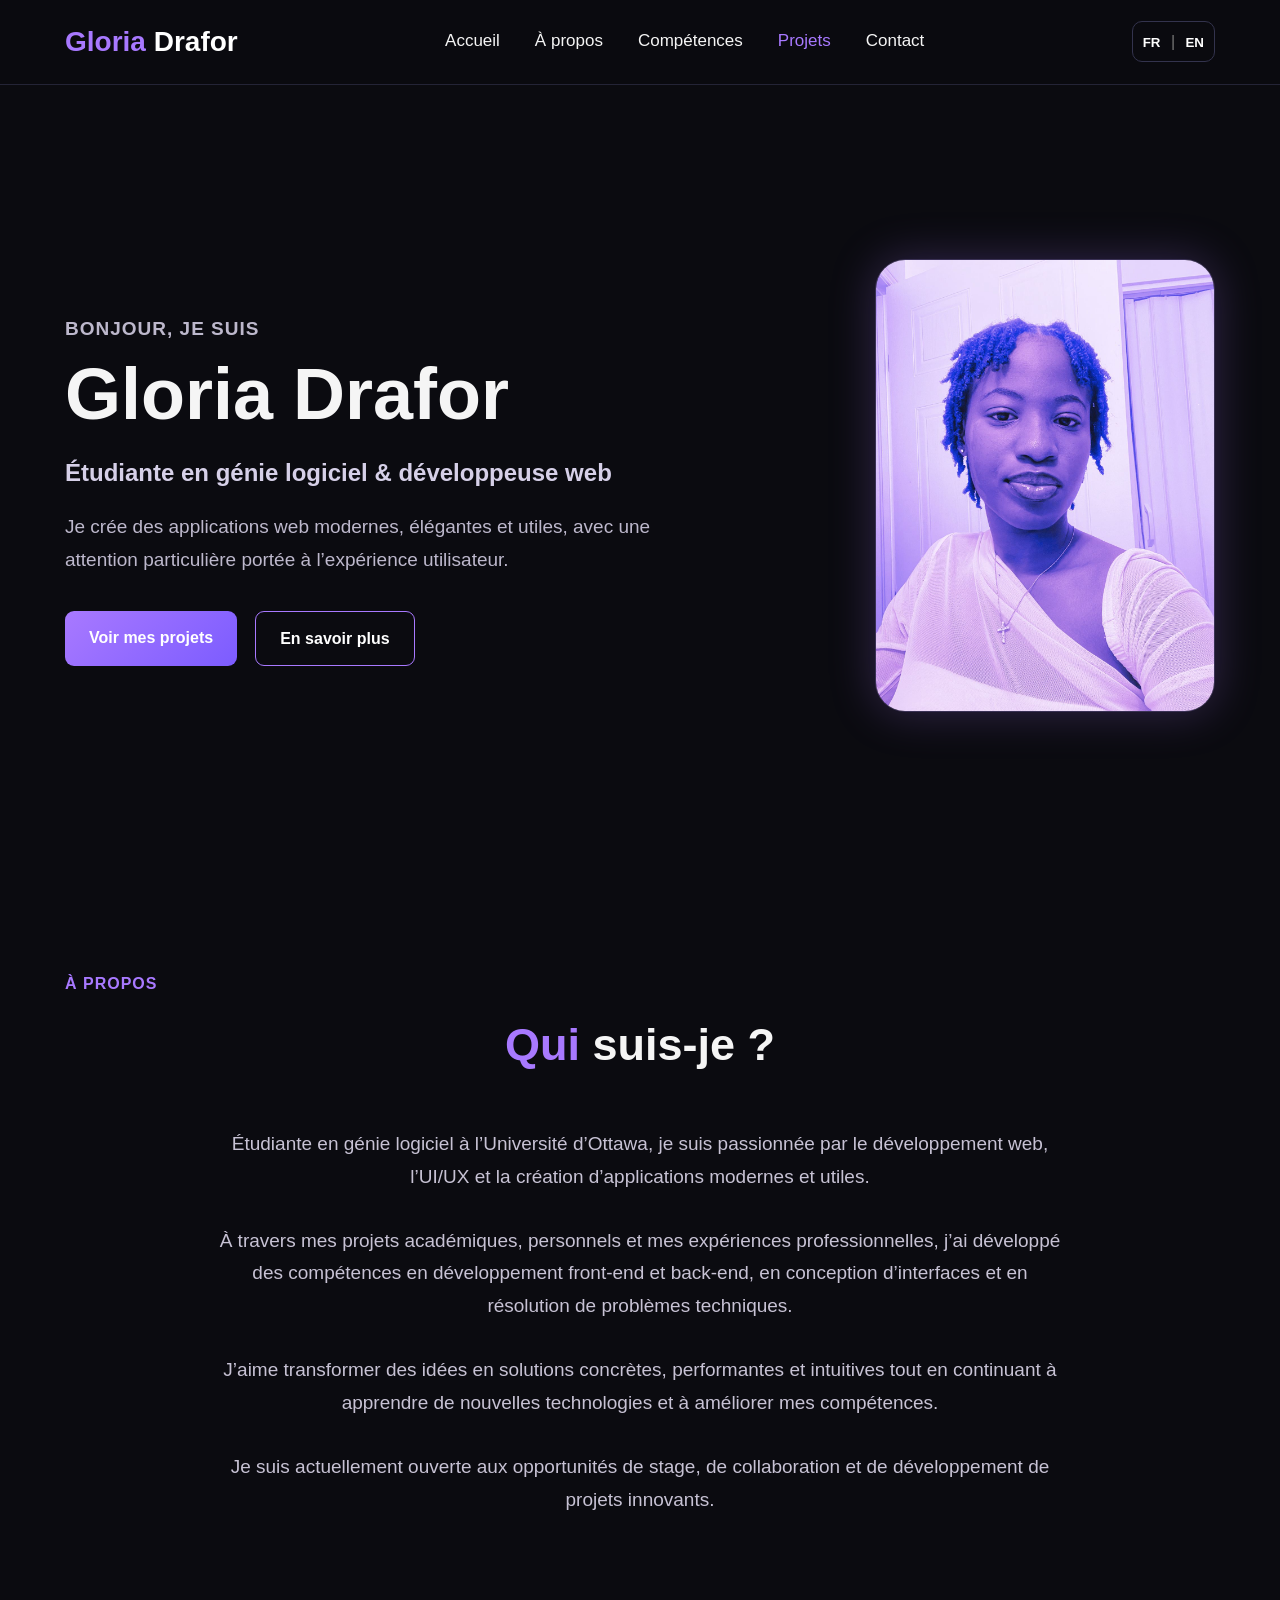
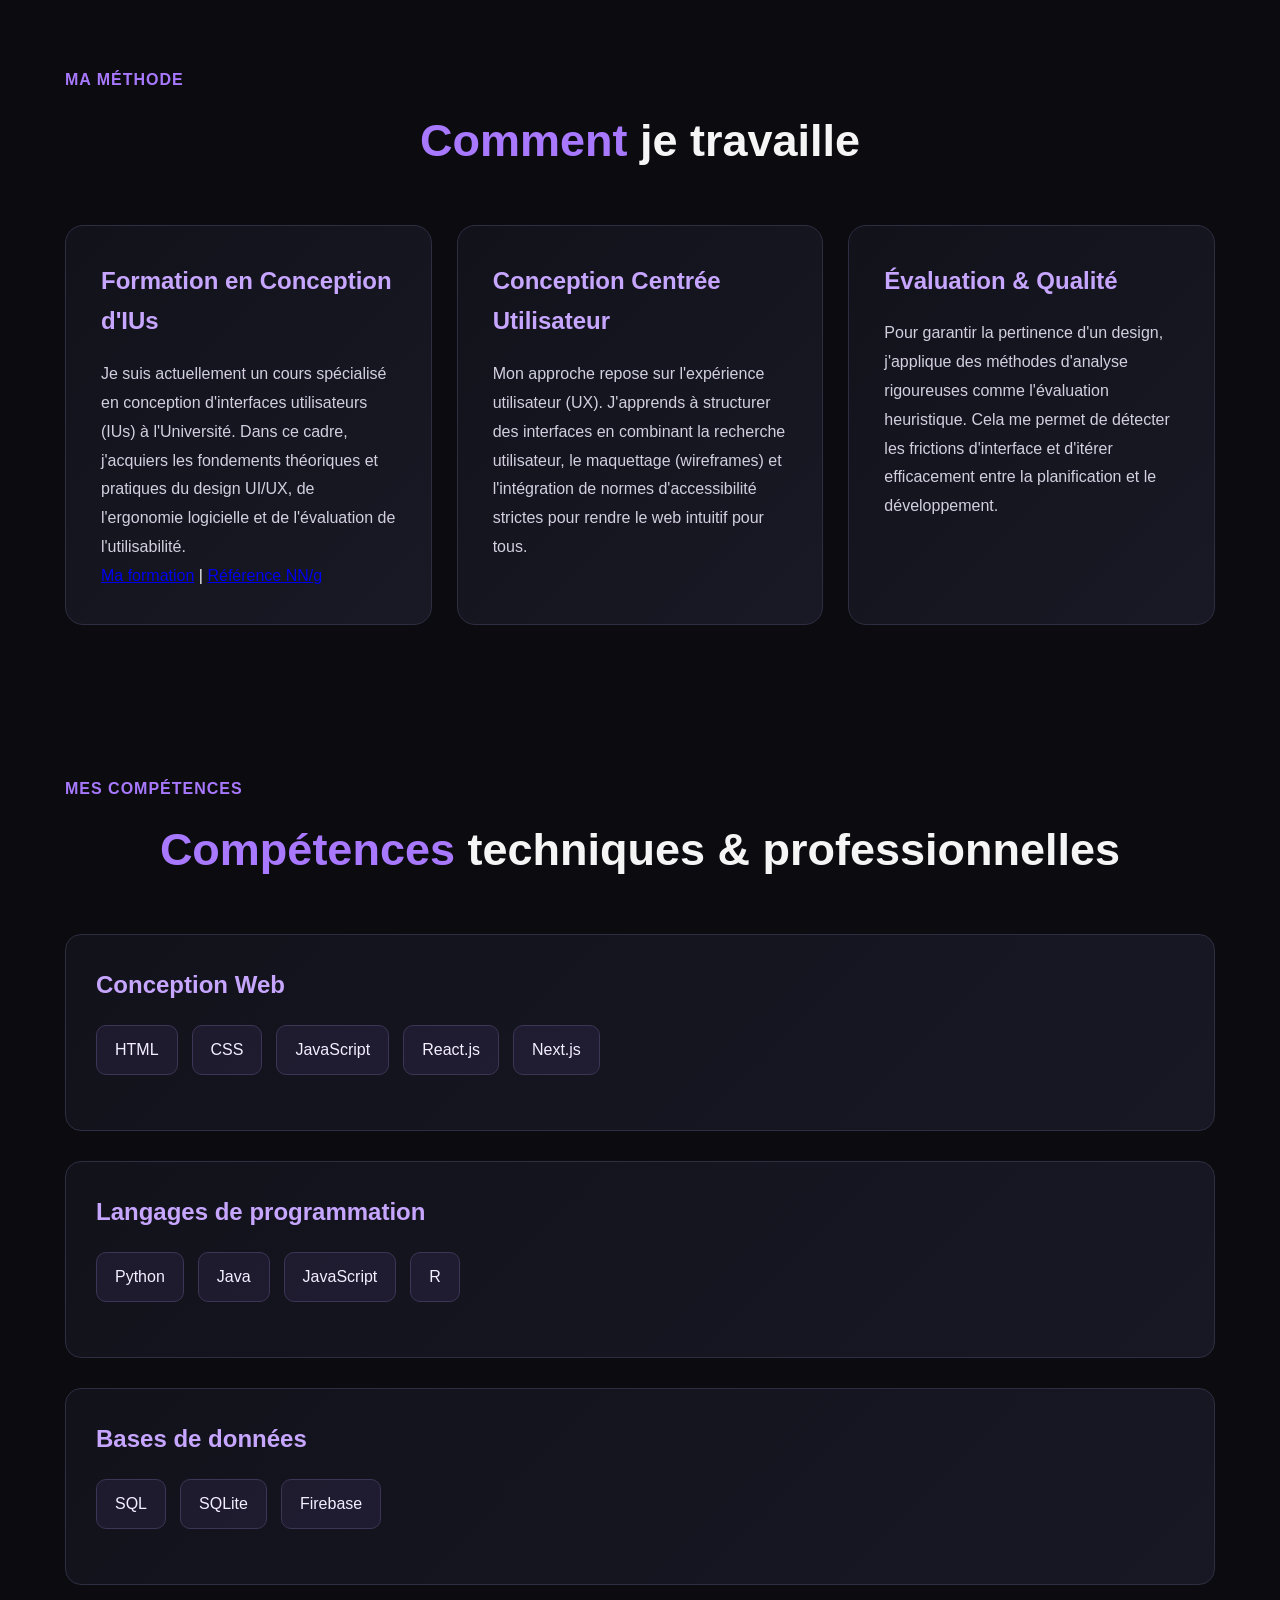
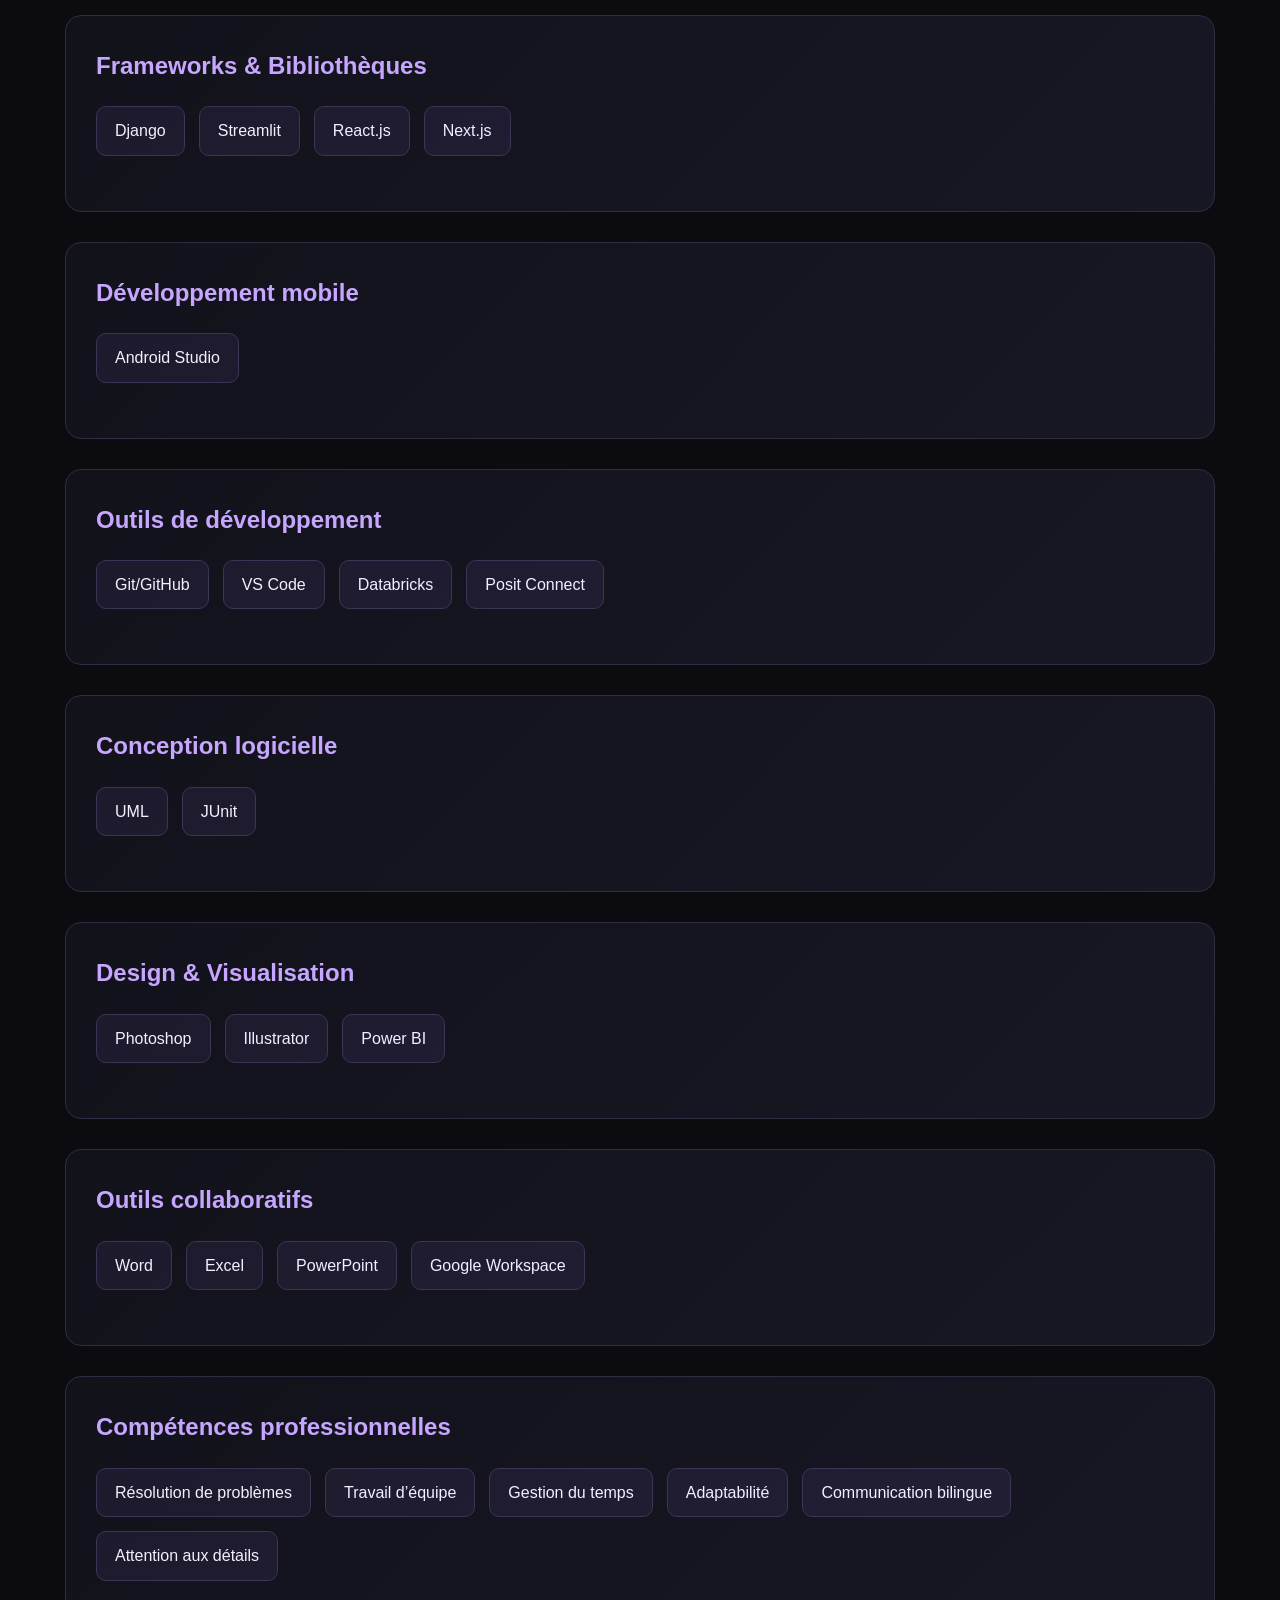
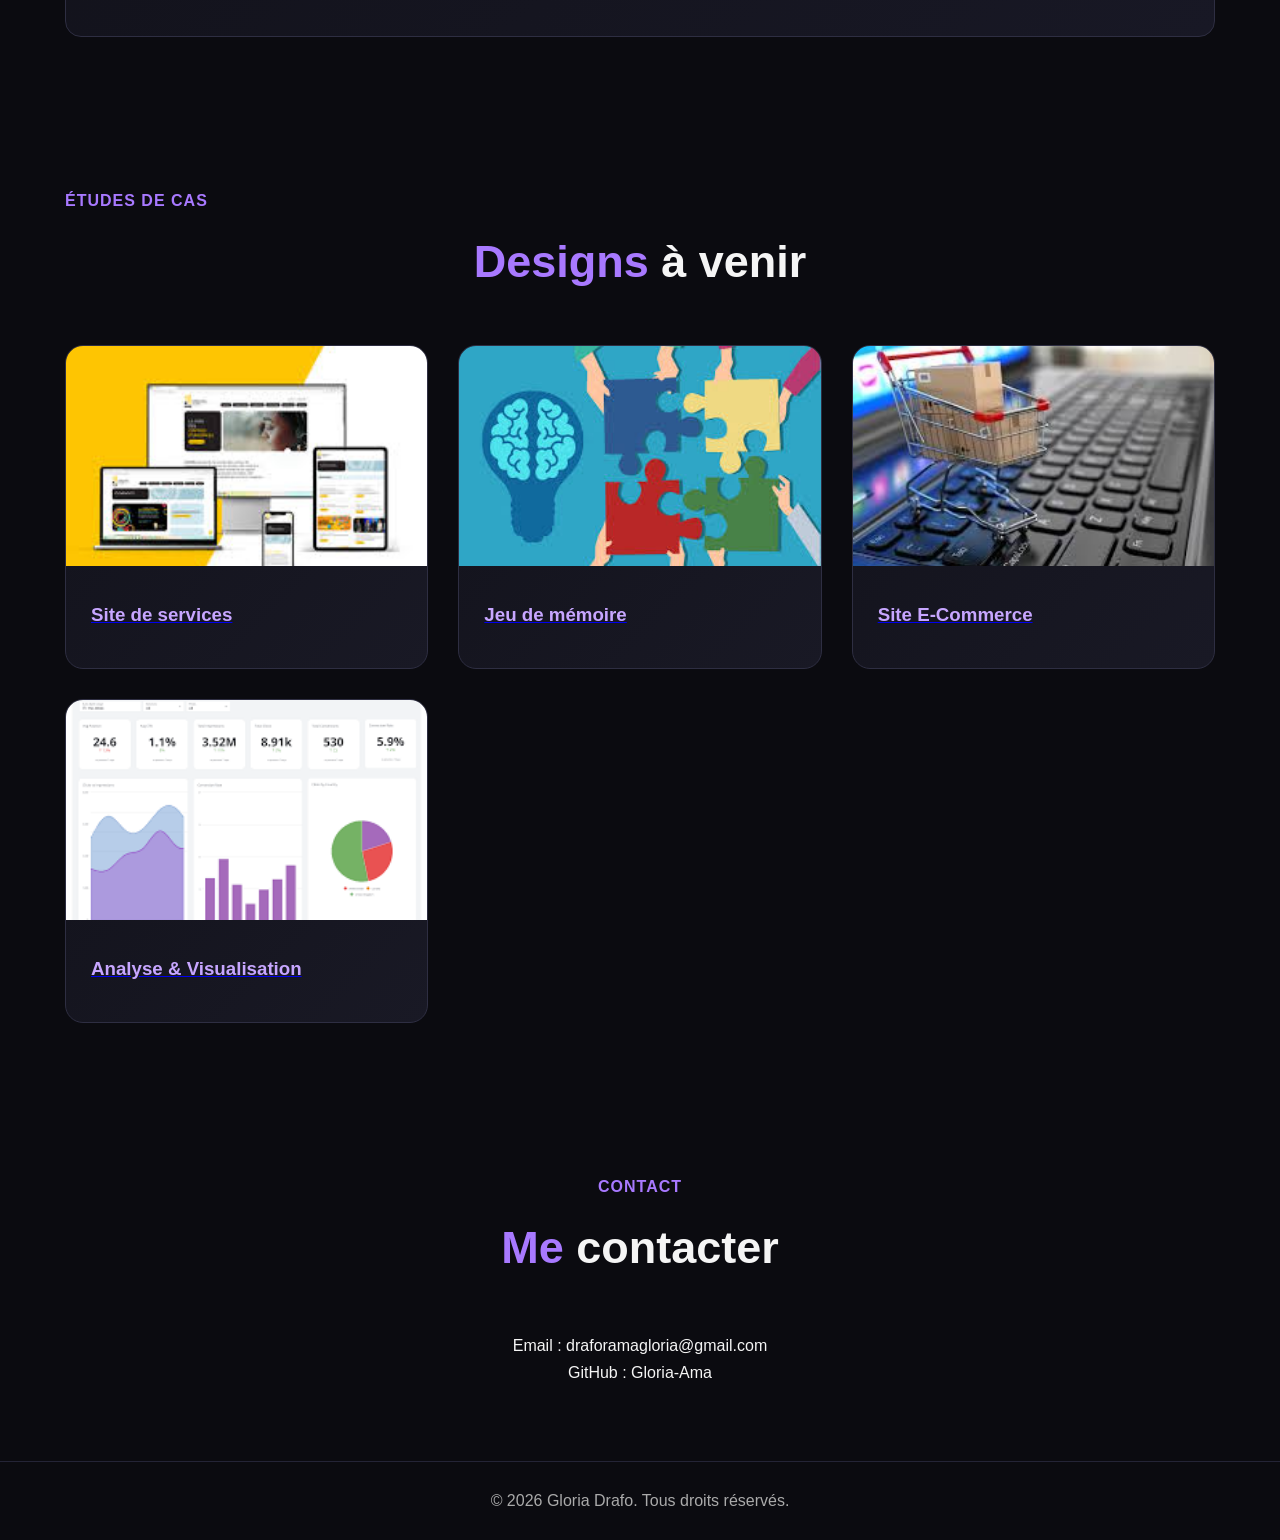
==== index.html @ c9c564ae "Premier portfolio" ====
<!DOCTYPE html>
<html lang="fr">
<head>
  <meta charset="UTF-8" />
  <meta name="viewport" content="width=device-width, initial-scale=1.0" />
  <title>Portfolio | Gloria Drafor</title>
  <link rel="stylesheet" href="css/style.css" />
</head>

<body>
  <header>
    <nav class="navbar">
      <h2 class="logo"><span>Gloria</span> Drafor</h2>

      <ul class="nav-links">
        <li><a href="#home">Accueil</a></li>
        <li><a href="#about">À propos</a></li>
        <li><a href="#skills">Compétences</a></li>
        <li><a href="#projects" class="active">Projets</a></li>
        <li><a href="#contact">Contact</a></li>
      </ul>

      <div class="language">
        <button>FR</button>
        <span>|</span>
        <button>EN</button>
      </div>
    </nav>
  </header>

  <section id="home" class="hero">
    <div class="hero-text">
      <p class="small-title">Bonjour, je suis</p>
      <h1>Gloria Drafor</h1>
      <h3>Étudiante en génie logiciel & développeuse web</h3>
      <p>
        Je crée des applications web modernes, élégantes et utiles,
        avec une attention particulière portée à l’expérience utilisateur.
      </p>

      <div class="hero-buttons">
        <a href="#projects" class="btn primary">Voir mes projets</a>
        <a href="#about" class="btn secondary">En savoir plus</a>
      </div>
    </div>

    <div class="hero-image">
      <img src="images/photo.jpg" alt="Photo de Gloria Drafo" />
    </div>
  </section>

  <section id="about" class="section">
  <p class="section-label">À propos</p>

  <h2><span>Qui</span> suis-je ?</h2>

  <p class="about-text">
    Étudiante en génie logiciel à l’Université d’Ottawa, je suis
    passionnée par le développement web, l’UI/UX et la création
    d’applications modernes et utiles.

    <br><br>

    À travers mes projets académiques, personnels et mes expériences
    professionnelles, j’ai développé des compétences en développement
    front-end et back-end, en conception d’interfaces et en résolution
    de problèmes techniques.

    <br><br>

    J’aime transformer des idées en solutions concrètes, performantes
    et intuitives tout en continuant à apprendre de nouvelles
    technologies et à améliorer mes compétences.

    <br><br>

    Je suis actuellement ouverte aux opportunités de stage, de
    collaboration et de développement de projets innovants.
  </p>
</section>
<section id="approach" class="section">
  <p class="section-label">Ma méthode</p>
  <h2><span>Comment</span> je travaille</h2>

  <div class="approach-container">

    <div class="approach-card">
      <h3>Formation en Conception d'IUs</h3>
      <p>
        Je suis actuellement un cours spécialisé en conception d'interfaces utilisateurs (IUs) à l'Université. 
        Dans ce cadre, j'acquiers les fondements théoriques et pratiques du design UI/UX, de l'ergonomie logicielle 
        et de l'évaluation de l'utilisabilité.
      </p>
      <div class="approach-links">
        <a href="https://www.uottawa.ca" target="_blank" rel="noopener">Ma formation</a> | 
        <a href="https://www.nngroup.com" target="_blank" rel="noopener">Référence NN/g</a>
      </div>
    </div>

    <div class="approach-card">
      <h3>Conception Centrée Utilisateur</h3>
      <p>
        Mon approche repose sur l'expérience utilisateur (UX). J'apprends à structurer des interfaces 
        en combinant la recherche utilisateur, le maquettage (wireframes) et l'intégration de normes 
        d'accessibilité strictes pour rendre le web intuitif pour tous.
      </p>
    </div>

    <div class="approach-card">
      <h3>Évaluation & Qualité</h3>
      <p>
        Pour garantir la pertinence d'un design, j'applique des méthodes d'analyse rigoureuses comme 
        l'évaluation heuristique. Cela me permet de détecter les frictions d'interface et d'itérer 
        efficacement entre la planification et le développement.
      </p>
    </div>

  </div>
</section>
  <section id="skills" class="section">
  <p class="section-label">Mes compétences</p>
  <h2><span>Compétences</span> techniques & professionnelles</h2>

  <div class="skills-category">

    <div class="category-card">
      <h3>Conception Web</h3>
      <div class="skills-grid">
        <div>HTML</div>
        <div>CSS</div>
        <div>JavaScript</div>
        <div>React.js</div>
        <div>Next.js</div>
      </div>
    </div>

    <div class="category-card">
      <h3>Langages de programmation</h3>
      <div class="skills-grid">
        <div>Python</div>
        <div>Java</div>
        <div>JavaScript</div>
        <div>R</div>
      </div>
    </div>

    <div class="category-card">
      <h3>Bases de données</h3>
      <div class="skills-grid">
        <div>SQL</div>
        <div>SQLite</div>
        <div>Firebase</div>
      </div>
    </div>

    <div class="category-card">
      <h3>Frameworks & Bibliothèques</h3>
      <div class="skills-grid">
        <div>Django</div>
        <div>Streamlit</div>
        <div>React.js</div>
        <div>Next.js</div>
      </div>
    </div>

    <div class="category-card">
      <h3>Développement mobile</h3>
      <div class="skills-grid">
        <div>Android Studio</div>
      </div>
    </div>

    <div class="category-card">
      <h3>Outils de développement</h3>
      <div class="skills-grid">
        <div>Git/GitHub</div>
        <div>VS Code</div>
        <div>Databricks</div>
        <div>Posit Connect</div>
      </div>
    </div>

    <div class="category-card">
      <h3>Conception logicielle</h3>
      <div class="skills-grid">
        <div>UML</div>
        <div>JUnit</div>
      </div>
    </div>

    <div class="category-card">
      <h3>Design & Visualisation</h3>
      <div class="skills-grid">
        <div>Photoshop</div>
        <div>Illustrator</div>
        <div>Power BI</div>
      </div>
    </div>

    <div class="category-card">
      <h3>Outils collaboratifs</h3>
      <div class="skills-grid">
        <div>Word</div>
        <div>Excel</div>
        <div>PowerPoint</div>
        <div>Google Workspace</div>
      </div>
    </div>

    <div class="category-card">
      <h3>Compétences professionnelles</h3>
      <div class="skills-grid">
        <div>Résolution de problèmes</div>
        <div>Travail d’équipe</div>
        <div>Gestion du temps</div>
        <div>Adaptabilité</div>
        <div>Communication bilingue</div>
        <div>Attention aux détails</div>
      </div>
    </div>

  </div>
</section>

  <!--<section id="projects" class="section projects-section">
    <p class="section-label">Mes projets</p>
    <h2><span>Projets</span> académiques & personnels</h2>

    <div class="project-card">
      <div class="project-image gradient-box">
        <h3>SmartBudget</h3>
        <p>Dashboard de finances personnelles</p>
      </div>

      <div class="project-content">
        <h3>SmartBudget — Application web de gestion budgétaire</h3>
        <p>
          Application web permettant de gérer les finances personnelles,
          suivre les revenus et dépenses, visualiser les données en temps réel
          et consulter un tableau de bord interactif.
        </p>

        <div class="project-info">
          <p><strong>Type :</strong> Application web complète</p>
          <p><strong>Réalisation :</strong> Projet personnel</p>
          <p><strong>Période :</strong> 2025</p>
        </div>

        <div class="tags">
          <span>React</span>
          <span>Next.js</span>
          <span>Firebase</span>
          <span>API REST</span>
        </div>

        <a href="#" class="project-btn">Voir le projet →</a>
      </div>
    </div>

    <div class="project-card">
      <div class="project-image calculator-box">
        <h3>Calculatrice Scientifique</h3>
      </div>

      <div class="project-content">
        <h3>Calculatrice Scientifique</h3>
        <ul>
          <li>Développement d’une calculatrice scientifique en HTML, CSS et JavaScript.</li>
          <li>Fonctions trigonométriques, logarithmiques et exponentielles.</li>
          <li>Interface utilisateur intuitive et facile à utiliser.</li>
        </ul>

        <div class="project-info">
          <p><strong>Type :</strong> Application web</p>
          <p><strong>Réalisation :</strong> Projet académique</p>
          <p><strong>Période :</strong> 2024</p>
        </div>

        <div class="tags">
          <span>HTML</span>
          <span>CSS</span>
          <span>JavaScript</span>
        </div>

        <a href="#" class="project-btn">Voir le projet →</a>
      </div>
    </div>

    <div class="project-card">
      <div class="project-image image-box">
        <h3>Suppression d’Arrière-Plan</h3>
      </div>

      <div class="project-content">
        <h3>Suppression d’Arrière-Plan d’Images</h3>
        <p>
          Application développée avec Streamlit permettant d’importer une image,
          supprimer automatiquement son arrière-plan, visualiser le résultat et
          télécharger l’image finale.
        </p>

        <div class="project-info">
          <p><strong>Type :</strong> Application Python</p>
          <p><strong>Réalisation :</strong> Projet personnel</p>
          <p><strong>Période :</strong> 2024</p>
        </div>

        <div class="tags">
          <span>Python</span>
          <span>Streamlit</span>
          <span>Image Processing</span>
        </div>

        <a href="#" class="project-btn">Voir le projet →</a>
      </div>
    </div>

    <div class="project-card">
      <div class="project-image travel-box">
        <h3>Agence de Voyage</h3>
      </div>

      <div class="project-content">
        <h3>Site Web d’Agence de Voyage</h3>
        <p>
          Site web développé en équipe pour présenter des destinations,
          recommandations et informations de voyage avec une interface claire,
          moderne et responsive.
        </p>

        <div class="project-info">
          <p><strong>Type :</strong> Site web</p>
          <p><strong>Réalisation :</strong> Projet d’équipe</p>
          <p><strong>Équipe :</strong> 6 personnes</p>
        </div>

        <div class="tags">
          <span>HTML</span>
          <span>CSS</span>
          <span>JavaScript</span>
          <span>GitHub</span>
        </div>

        <a href="#" class="project-btn">Voir le projet →</a>
      </div>
    </div>
  </section>-->
  <section id="case-studies" class="section">

  <p class="section-label">Études de cas</p>

  <h2><span>Designs</span> à venir</h2>

  <div class="future-grid">


    <a href="pages/service.html" class="future-card">

      <img src="images/service.jpg" alt="Site de services">

      <div class="future-content">

        <h3>Site de services</h3>
 
      </div>

    </a>

    <a href="pages/memory-game.html" class="future-card">

      <img src="images/memory-game.jpg" alt="Jeu de mémoire">

      <div class="future-content">

        <h3>Jeu de mémoire</h3>

      </div>

    </a>

    <a href="pages/ecommerce.html" class="future-card">

      <img src="images/ecommerce.jpg" alt="Site e-commerce">

      <div class="future-content">

        <h3>Site E-Commerce</h3>

      </div>

    </a>

    <a href="pages/dashboard.html" class="future-card">

      <img src="images/dashboard.png" alt="Analyse et visualisation">

      <div class="future-content">

        <h3>Analyse & Visualisation</h3>

      </div>

    </a>

  </div>

</section>
  <section id="contact" class="section contact-section">
    <p class="section-label">Contact</p>
    <h2><span>Me</span> contacter</h2>
    <p>Email : draforamagloria@gmail.com</p>
    <p>GitHub : Gloria-Ama</p>
  </section>

  <footer>
    <p>© 2026 Gloria Drafo. Tous droits réservés.</p>
  </footer>
</body>
</html>
---- css/style.css ----
* {
  margin: 0;
  padding: 0;
  box-sizing: border-box;
}

html {
  scroll-behavior: smooth;
}

body {
  font-family: Arial, sans-serif;
  background: #0b0b10;
  color: #f5f5f5;
  line-height: 1.7;
}

header {
  position: sticky;
  top: 0;
  z-index: 1000;
  background: rgba(11, 11, 16, 0.95);
  backdrop-filter: blur(12px);
  border-bottom: 1px solid #242436;
}

.navbar {
  max-width: 1200px;
  margin: auto;
  padding: 18px 25px;
  display: flex;
  align-items: center;
  justify-content: space-between;
}

.logo {
  font-size: 28px;
  color: #fff;
}

.logo span {
  color: #a879ff;
}

.nav-links {
  list-style: none;
  display: flex;
  gap: 35px;
}

.nav-links a {
  color: #f5f5f5;
  text-decoration: none;
  font-size: 17px;
  transition: 0.3s;
}

.nav-links a:hover,
.nav-links .active {
  color: #a879ff;
}

.language {
  border: 1px solid #33334d;
  border-radius: 10px;
  padding: 6px 10px;
}

.language button {
  background: transparent;
  border: none;
  color: #fff;
  cursor: pointer;
  font-weight: bold;
}

.language span {
  color: #777;
  margin: 0 6px;
}

.hero {
  min-height: 90vh;
  max-width: 1200px;
  margin: auto;
  padding: 80px 25px;
  display: flex;
  align-items: center;
  justify-content: space-between;
  gap: 60px;
}

.hero-text {
  max-width: 650px;
}

.small-title,
.section-label {
  color: #a879ff;
  text-transform: uppercase;
  font-weight: bold;
  letter-spacing: 1px;
  margin-bottom: 10px;
}

.hero h1 {
  font-size: 72px;
  line-height: 1.1;
  margin-bottom: 18px;
}

.hero h3 {
  color: #d6d0e8;
  font-size: 24px;
  margin-bottom: 18px;
}

.hero p {
  color: #bdb8cc;
  font-size: 19px;
}

.hero-buttons {
  margin-top: 35px;
  display: flex;
  gap: 18px;
}

.btn,
.project-btn {
  display: inline-block;
  text-decoration: none;
  padding: 13px 24px;
  border-radius: 9px;
  font-weight: bold;
  transition: 0.3s;
}

.primary,
.project-btn {
  background: linear-gradient(135deg, #a879ff, #7c5cff);
  color: #fff;
}

.secondary {
  border: 1px solid #a879ff;
  color: #fff;
}

.btn:hover,
.project-btn:hover {
  transform: translateY(-3px);
}

.hero-image img {
  width: 340px;
  max-width: 100%;
  border-radius: 30px;
  border: 1px solid #3a3155;
  box-shadow: 0 0 45px rgba(168, 121, 255, 0.25);
}

.section {
  max-width: 1200px;
  margin: auto;
  padding: 75px 25px;
}

.section h2 {
  font-size: 45px;
  text-align: center;
  margin-bottom: 45px;
}

.section h2 span {
  color: #a879ff;
}

.about-text {
  max-width: 850px;
  margin: auto;
  text-align: center;
  color: #c7c2d4;
  font-size: 19px;
}

.skill-title {
  color: #d9ccff;
  margin: 30px 0 18px;
  font-size: 24px;
}

.skills-grid {
  display: flex;
  flex-wrap: wrap;
  gap: 14px;
  margin-bottom: 25px;
}

.skills-grid div,
.tags span {
  border: 1px solid #3a3155;
  background: rgba(168, 121, 255, 0.08);
  padding: 10px 18px;
  border-radius: 9px;
  color: #f3efff;
}

.projects-section .section-label {
  text-align: center;
}

.project-card {
  display: grid;
  grid-template-columns: 1fr 1fr;
  border: 1px solid #2c2c40;
  border-radius: 16px;
  overflow: hidden;
  margin-bottom: 28px;
  background: linear-gradient(135deg, #11111a, #141421);
  box-shadow: 0 20px 60px rgba(0, 0, 0, 0.25);
}

.project-image {
  min-height: 330px;
  display: flex;
  align-items: center;
  justify-content: center;
  padding: 35px;
  text-align: center;
}

.project-image h3 {
  font-size: 35px;
  color: #fff;
}

.gradient-box {
  background: radial-gradient(circle at top left, #4f3b78, #12121a 60%);
}

.calculator-box {
  background: radial-gradient(circle, #5c3a91, #161620 65%);
}

.image-box {
  background: radial-gradient(circle, #4b4b5c, #111118 65%);
}

.travel-box {
  background: radial-gradient(circle, #6b4c7a, #111118 65%);
}

.project-content {
  padding: 45px;
}

.project-content h3 {
  color: #c7a6ff;
  font-size: 30px;
  margin-bottom: 15px;
}

.project-content p,
.project-content li {
  color: #d4d0df;
  font-size: 16px;
}

.project-content ul {
  padding-left: 20px;
}

.project-info {
  margin: 25px 0;
  display: grid;
  gap: 8px;
}

.project-info strong {
  color: #b993ff;
}

.tags {
  display: flex;
  flex-wrap: wrap;
  gap: 12px;
  margin-bottom: 25px;
}

.contact-section {
  text-align: center;
}

footer {
  text-align: center;
  padding: 25px;
  color: #aaa;
  border-top: 1px solid #242436;
}

@media screen and (max-width: 850px) {
  .navbar,
  .nav-links {
    flex-direction: column;
    gap: 15px;
  }

  .hero {
    flex-direction: column;
    text-align: center;
  }

  .hero h1 {
    font-size: 45px;
  }

  .hero-buttons {
    justify-content: center;
    flex-wrap: wrap;
  }

  .project-card {
    grid-template-columns: 1fr;
  }

  .section h2 {
    font-size: 34px;
  }
}
.skills-category {
  display: flex;
  flex-direction: column;
  gap: 30px;
}

.category-card {
  background: linear-gradient(135deg, #12121b, #181825);
  border: 1px solid #2e2e42;
  border-radius: 16px;
  padding: 30px;
}

.category-card h3 {
  color: #c7a6ff;
  margin-bottom: 20px;
  font-size: 24px;
}

.skills-grid {
  display: flex;
  flex-wrap: wrap;
  gap: 14px;
}

.skills-grid div {
  background: rgba(168, 121, 255, 0.08);
  border: 1px solid #3c3555;
  color: #f3efff;
  padding: 10px 18px;
  border-radius: 10px;
  transition: 0.3s;
}

.skills-grid div:hover {
  transform: translateY(-3px);
  background: rgba(168, 121, 255, 0.18);
}

.approach-container {
  display: grid;
  grid-template-columns: repeat(auto-fit, minmax(260px, 1fr));
  gap: 25px;
}

.approach-card {
  background: linear-gradient(135deg, #12121b, #191925);
  border: 1px solid #2e2e42;
  border-radius: 18px;
  padding: 35px;
  transition: 0.3s;
}

.approach-card:hover {
  transform: translateY(-5px);
  border-color: #a879ff;
}

.approach-card h3 {
  color: #c7a6ff;
  margin-bottom: 18px;
  font-size: 24px;
}

.approach-card p {
  color: #d3cfdf;
  line-height: 1.8;
}

.future-grid {
  display: grid;
  grid-template-columns: repeat(auto-fit, minmax(280px, 1fr));
  gap: 30px;
}

.future-card {
  background: linear-gradient(135deg, #12121b, #191925);
  border: 1px solid #2e2e42;
  border-radius: 18px;
  overflow: hidden;
  transition: 0.3s;
}

.future-card:hover {
  transform: translateY(-6px);
  border-color: #a879ff;
}

.future-card img {
  width: 100%;
  height: 220px;
  object-fit: cover;
}

.future-content {
  padding: 25px;
}

.future-content h3 {
  color: #c7a6ff;
  margin-bottom: 12px;
}

.future-content p {
  color: #d3cfdf;
  margin-bottom: 18px;
}

.future-content span {
  background: rgba(168, 121, 255, 0.12);
  border: 1px solid #3a3155;
  padding: 8px 14px;
  border-radius: 8px;
  color: #f5f5f5;
  font-size: 14px;
}
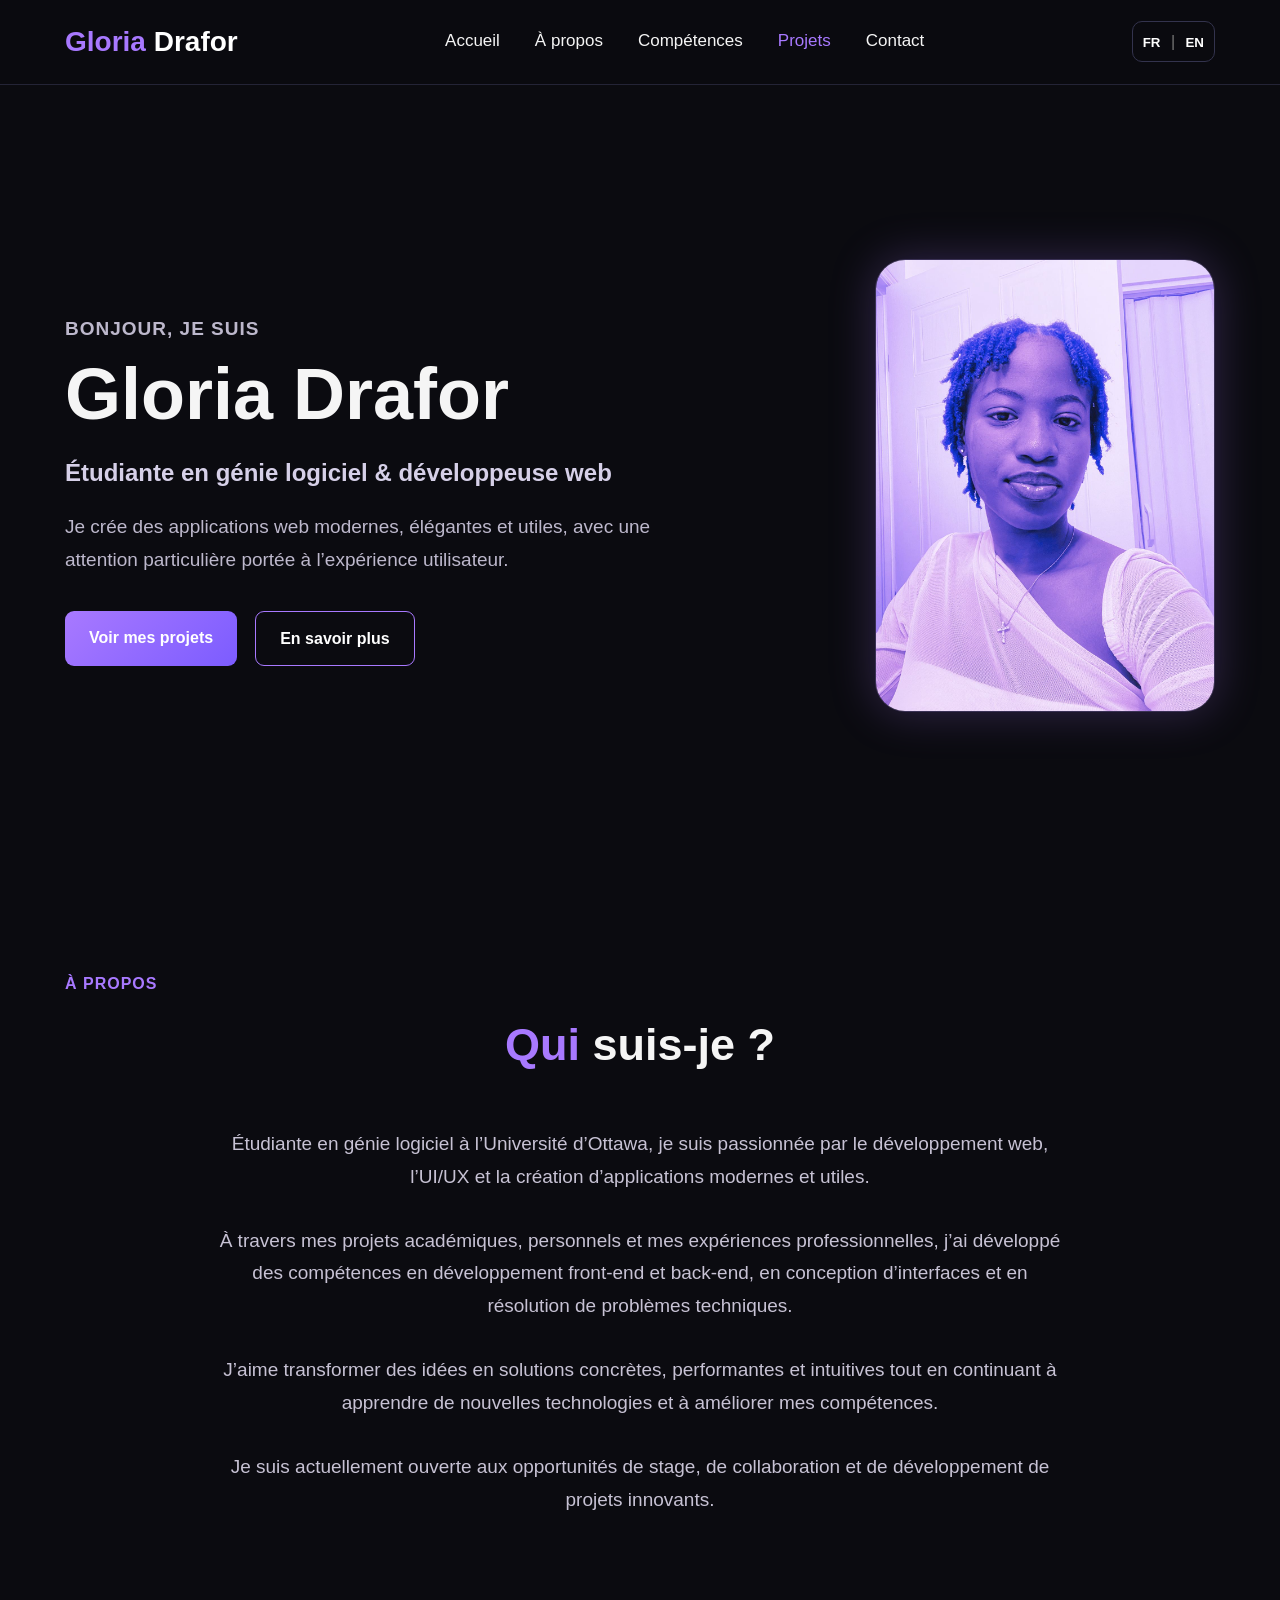
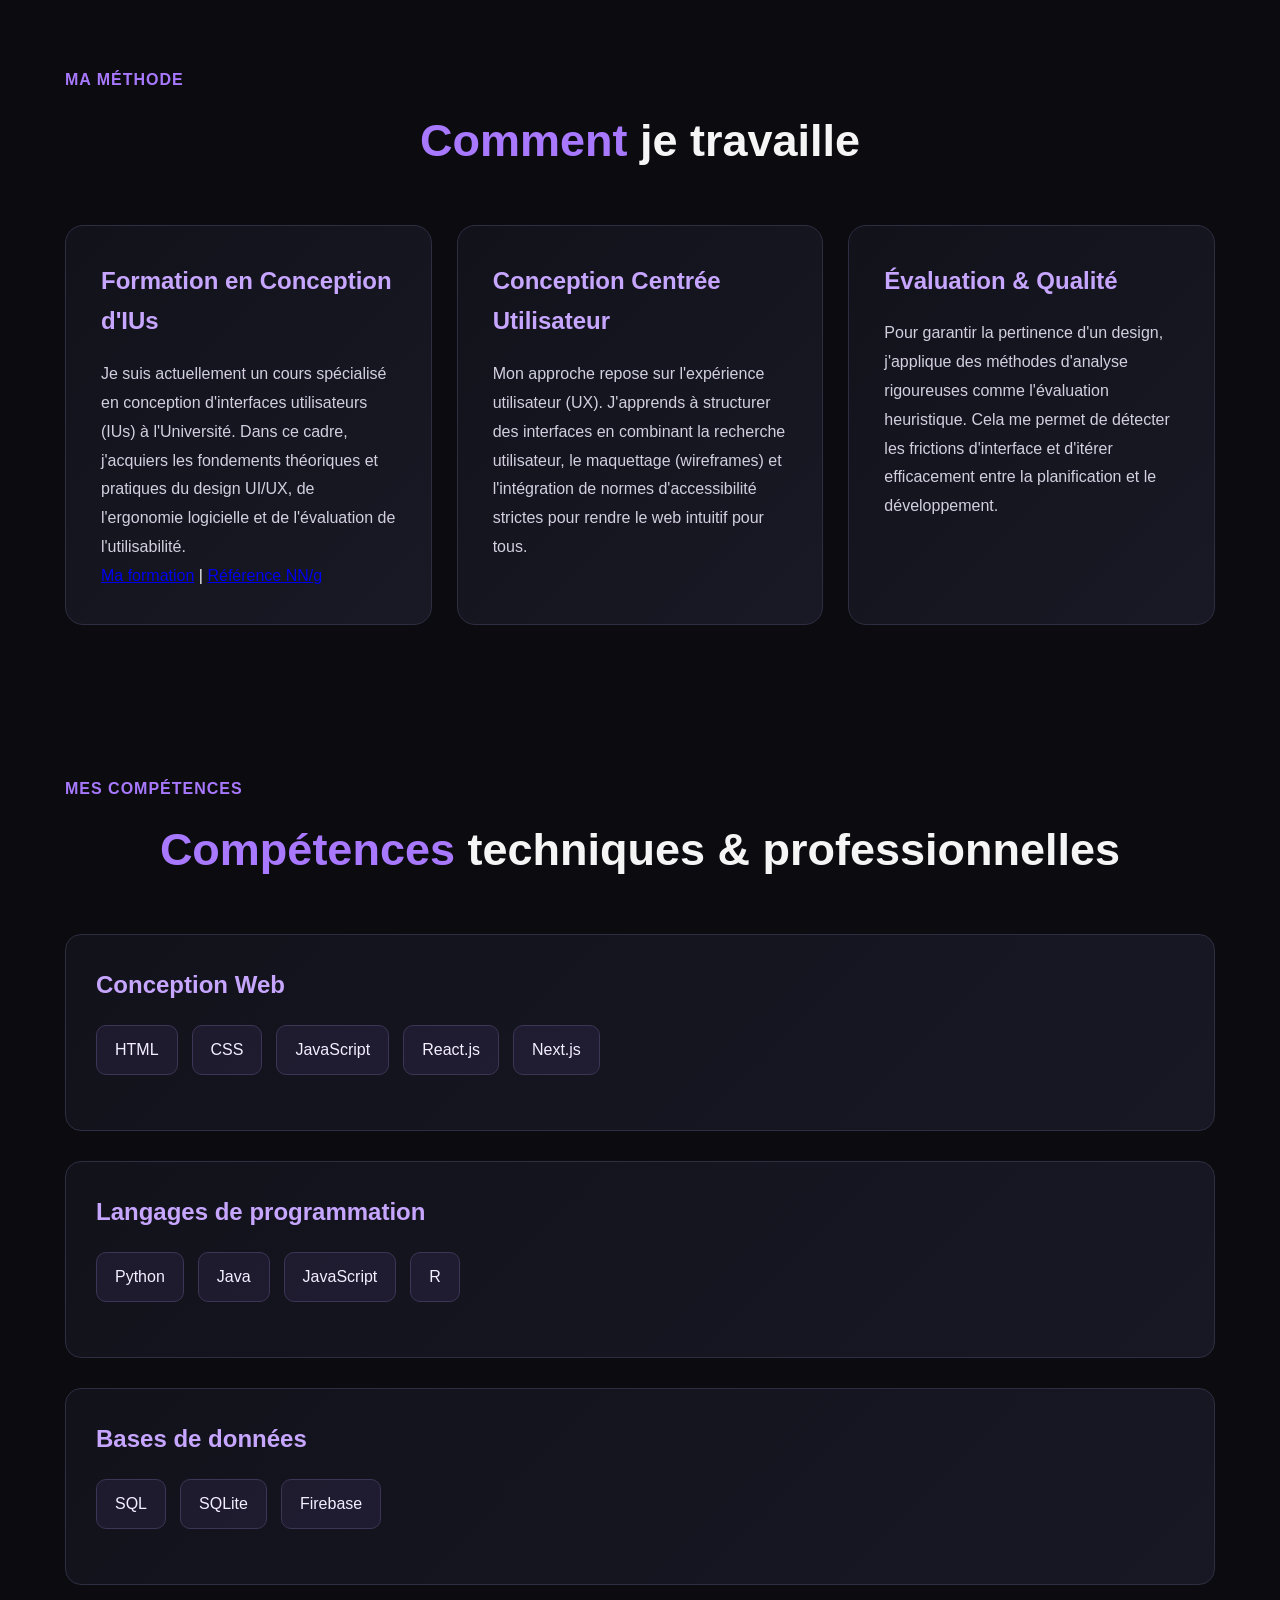
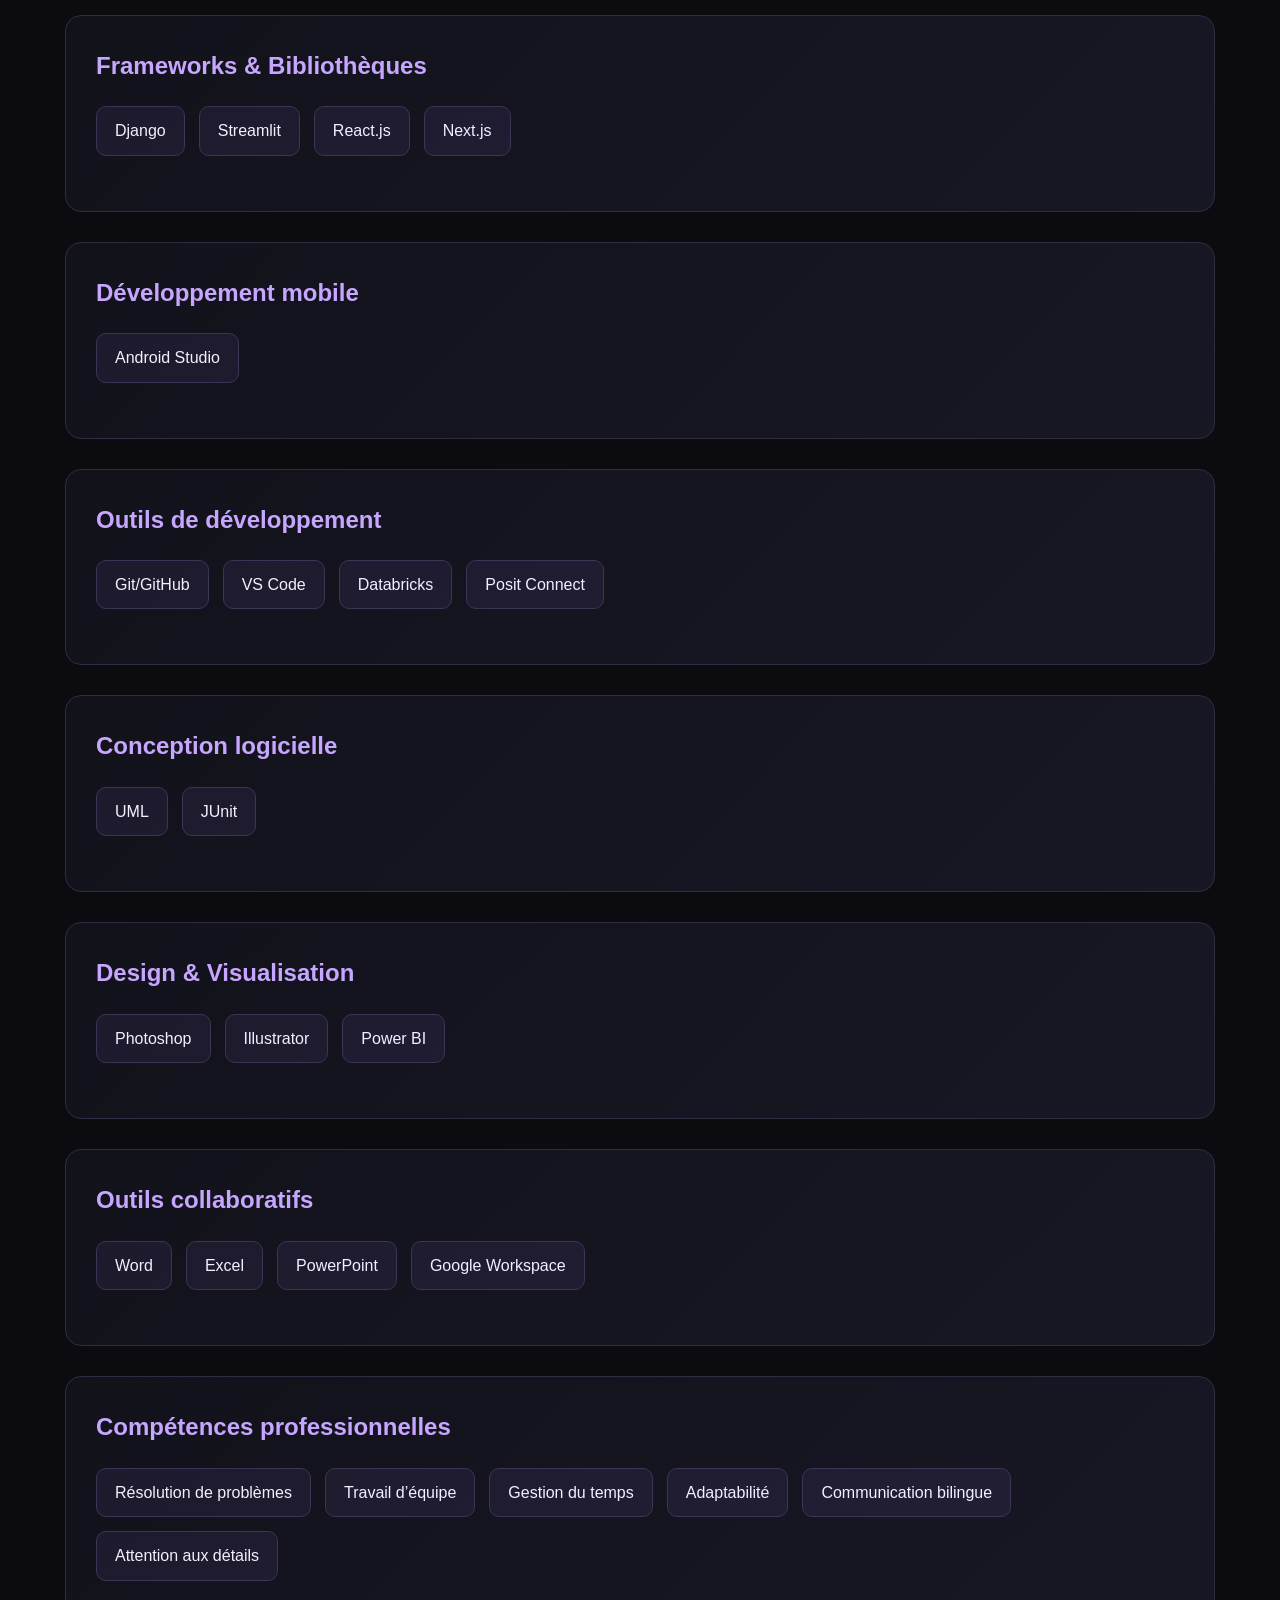
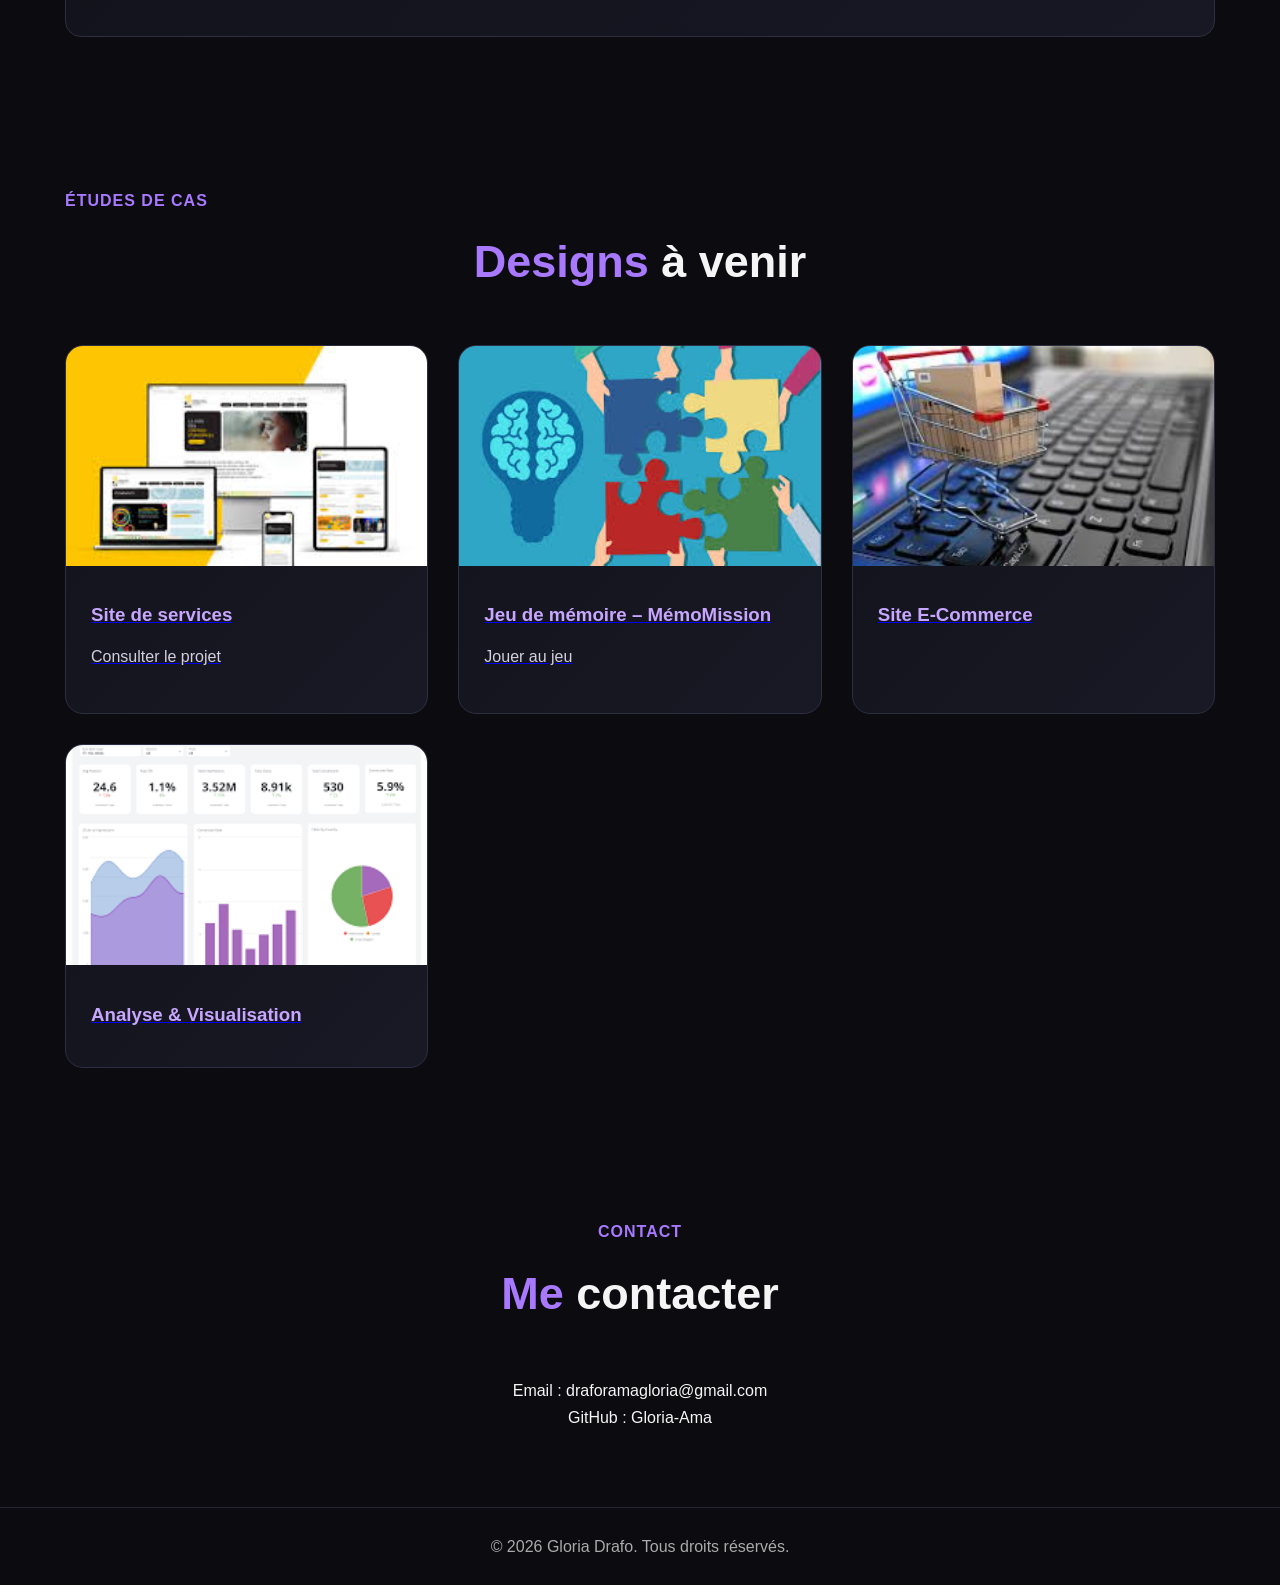
==== commit 41e1c468: "Jeu de memoire" ====
--- a/index.html
+++ b/index.html
@@ -354,29 +354,33 @@
   <div class="future-grid">
 
 
-    <a href="pages/service.html" class="future-card">
-
-      <img src="images/service.jpg" alt="Site de services">
-
-      <div class="future-content">
-
-        <h3>Site de services</h3>
- 
-      </div>
-
-    </a>
-
-    <a href="pages/memory-game.html" class="future-card">
-
-      <img src="images/memory-game.jpg" alt="Jeu de mémoire">
-
-      <div class="future-content">
-
-        <h3>Jeu de mémoire</h3>
-
-      </div>
-
-    </a>
+    <a
+  href="https://studysuccess.netlify.app"
+  target="_blank"
+  rel="noopener noreferrer"
+  class="future-card"
+>
+  <img src="images/service.jpg" alt="Site de services">
+
+  <div class="future-content">
+    <h3>Site de services</h3>
+    <p>Consulter le projet</p>
+  </div>
+</a>
+
+<a
+  href="https://gloria-ama.github.io/MemoMission/"
+  target="_blank"
+  rel="noopener noreferrer"
+  class="future-card"
+>
+  <img src="images/memory-game.jpg" alt="Jeu de mémoire">
+
+  <div class="future-content">
+    <h3>Jeu de mémoire – MémoMission</h3>
+    <p>Jouer au jeu</p>
+  </div>
+</a>
 
     <a href="pages/ecommerce.html" class="future-card">
 
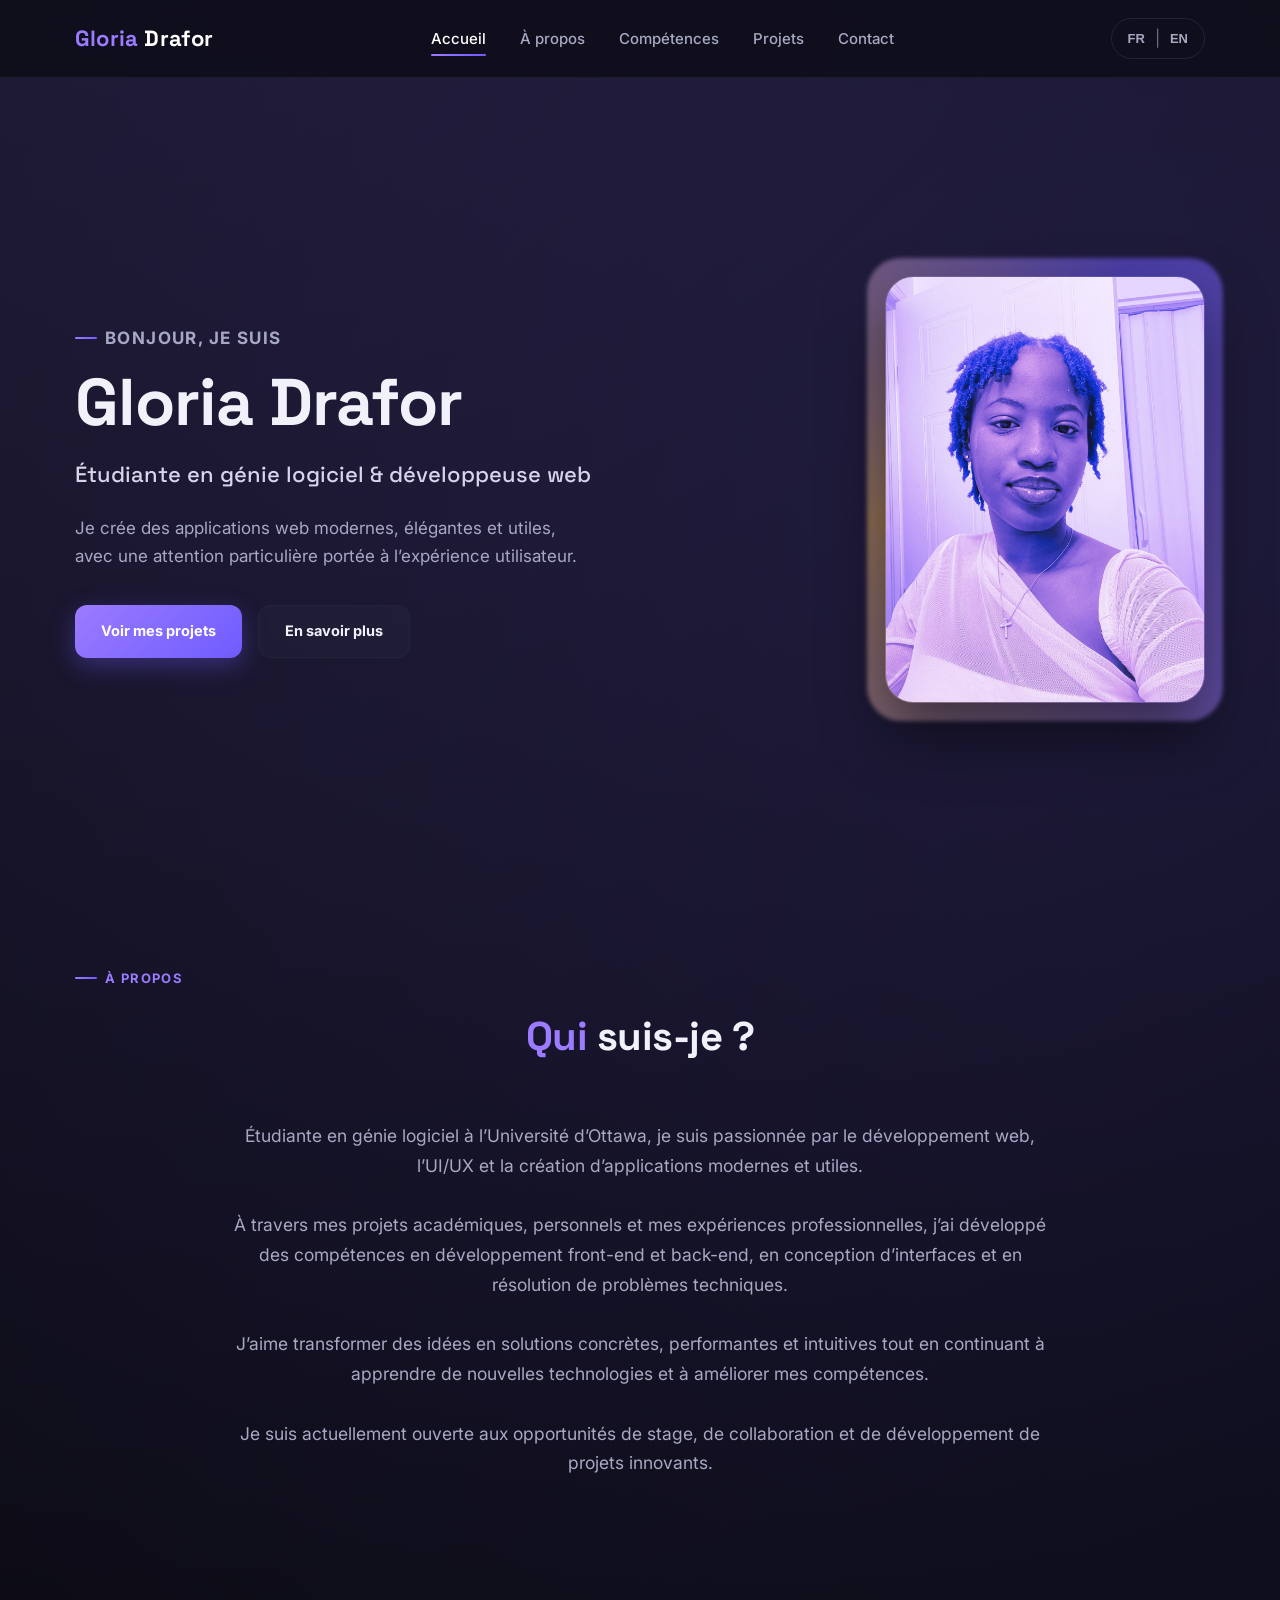
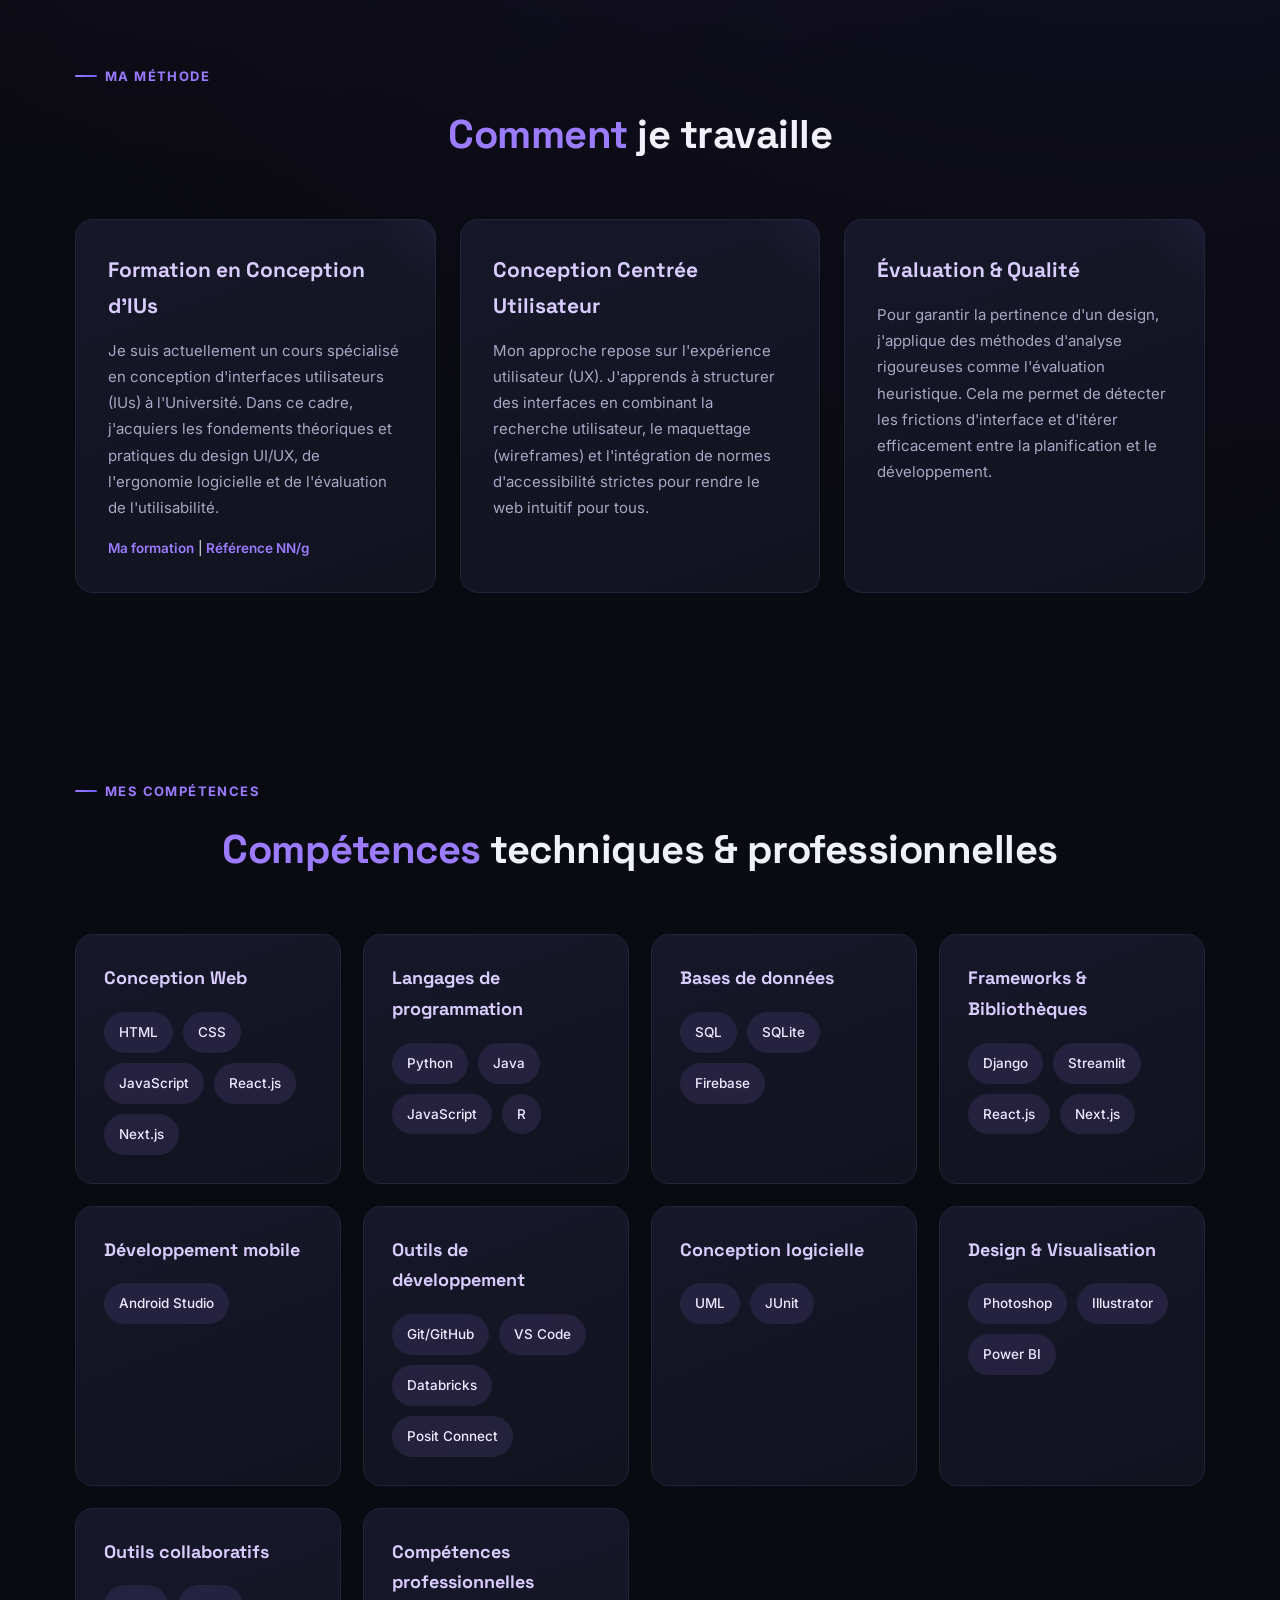
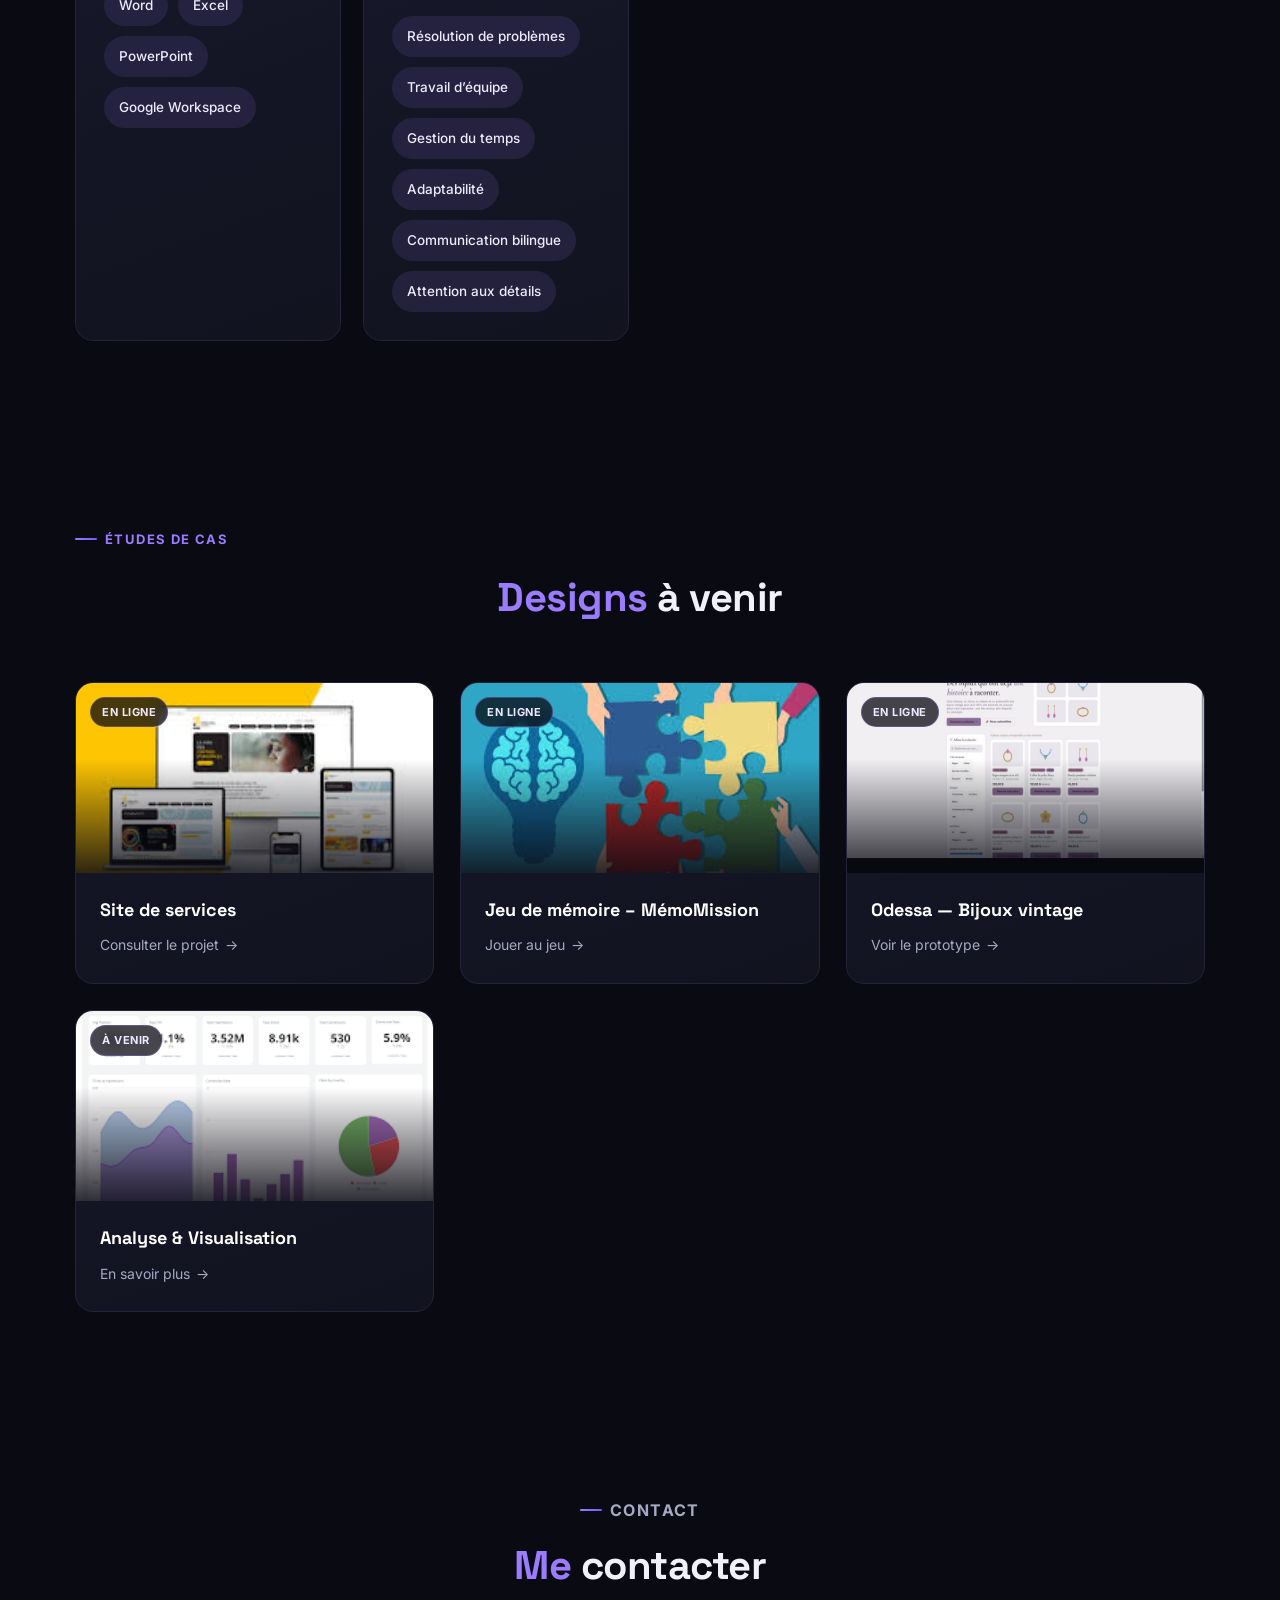
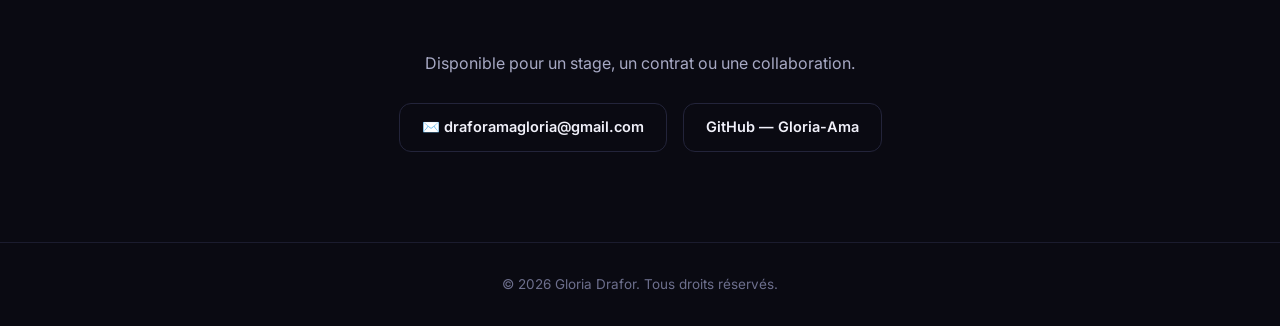
==== commit 19980b55: "Refonte design + prototype Odessa" ====
--- a/index.html
+++ b/index.html
@@ -12,7 +12,7 @@
     <nav class="navbar">
       <h2 class="logo"><span>Gloria</span> Drafor</h2>
 
-      <ul class="nav-links">
+      <ul class="nav-links" id="navLinks">
         <li><a href="#home">Accueil</a></li>
         <li><a href="#about">À propos</a></li>
         <li><a href="#skills">Compétences</a></li>
@@ -25,6 +25,10 @@
         <span>|</span>
         <button>EN</button>
       </div>
+
+      <button class="nav-toggle" id="navToggle" aria-label="Ouvrir le menu">
+        <span></span><span></span><span></span>
+      </button>
     </nav>
   </header>
 
@@ -45,7 +49,7 @@
     </div>
 
     <div class="hero-image">
-      <img src="images/photo.jpg" alt="Photo de Gloria Drafo" />
+      <img src="images/photo.jpg" alt="Photo de Gloria Drafor" />
     </div>
   </section>
 
@@ -84,7 +88,7 @@
 
   <div class="approach-container">
 
-    <div class="approach-card">
+    <div class="approach-card reveal">
       <h3>Formation en Conception d'IUs</h3>
       <p>
         Je suis actuellement un cours spécialisé en conception d'interfaces utilisateurs (IUs) à l'Université. 
@@ -97,7 +101,7 @@
       </div>
     </div>
 
-    <div class="approach-card">
+    <div class="approach-card reveal">
       <h3>Conception Centrée Utilisateur</h3>
       <p>
         Mon approche repose sur l'expérience utilisateur (UX). J'apprends à structurer des interfaces 
@@ -106,7 +110,7 @@
       </p>
     </div>
 
-    <div class="approach-card">
+    <div class="approach-card reveal">
       <h3>Évaluation & Qualité</h3>
       <p>
         Pour garantir la pertinence d'un design, j'applique des méthodes d'analyse rigoureuses comme 
@@ -123,7 +127,7 @@
 
   <div class="skills-category">
 
-    <div class="category-card">
+    <div class="category-card reveal">
       <h3>Conception Web</h3>
       <div class="skills-grid">
         <div>HTML</div>
@@ -134,7 +138,7 @@
       </div>
     </div>
 
-    <div class="category-card">
+    <div class="category-card reveal">
       <h3>Langages de programmation</h3>
       <div class="skills-grid">
         <div>Python</div>
@@ -144,7 +148,7 @@
       </div>
     </div>
 
-    <div class="category-card">
+    <div class="category-card reveal">
       <h3>Bases de données</h3>
       <div class="skills-grid">
         <div>SQL</div>
@@ -153,7 +157,7 @@
       </div>
     </div>
 
-    <div class="category-card">
+    <div class="category-card reveal">
       <h3>Frameworks & Bibliothèques</h3>
       <div class="skills-grid">
         <div>Django</div>
@@ -163,14 +167,14 @@
       </div>
     </div>
 
-    <div class="category-card">
+    <div class="category-card reveal">
       <h3>Développement mobile</h3>
       <div class="skills-grid">
         <div>Android Studio</div>
       </div>
     </div>
 
-    <div class="category-card">
+    <div class="category-card reveal">
       <h3>Outils de développement</h3>
       <div class="skills-grid">
         <div>Git/GitHub</div>
@@ -180,7 +184,7 @@
       </div>
     </div>
 
-    <div class="category-card">
+    <div class="category-card reveal">
       <h3>Conception logicielle</h3>
       <div class="skills-grid">
         <div>UML</div>
@@ -188,7 +192,7 @@
       </div>
     </div>
 
-    <div class="category-card">
+    <div class="category-card reveal">
       <h3>Design & Visualisation</h3>
       <div class="skills-grid">
         <div>Photoshop</div>
@@ -197,7 +201,7 @@
       </div>
     </div>
 
-    <div class="category-card">
+    <div class="category-card reveal">
       <h3>Outils collaboratifs</h3>
       <div class="skills-grid">
         <div>Word</div>
@@ -207,7 +211,7 @@
       </div>
     </div>
 
-    <div class="category-card">
+    <div class="category-card reveal">
       <h3>Compétences professionnelles</h3>
       <div class="skills-grid">
         <div>Résolution de problèmes</div>
@@ -358,10 +362,12 @@
   href="https://studysuccess.netlify.app"
   target="_blank"
   rel="noopener noreferrer"
-  class="future-card"
+  class="future-card reveal"
 >
-  <img src="images/service.jpg" alt="Site de services">
-
+  <div class="future-thumb">
+    <span class="future-badge">En ligne</span>
+    <img src="images/service.jpg" alt="Site de services">
+  </div>
   <div class="future-content">
     <h3>Site de services</h3>
     <p>Consulter le projet</p>
@@ -372,38 +378,38 @@
   href="https://gloria-ama.github.io/MemoMission/"
   target="_blank"
   rel="noopener noreferrer"
-  class="future-card"
+  class="future-card reveal"
 >
-  <img src="images/memory-game.jpg" alt="Jeu de mémoire">
-
+  <div class="future-thumb">
+    <span class="future-badge">En ligne</span>
+    <img src="images/memory-game.jpg" alt="Jeu de mémoire">
+  </div>
   <div class="future-content">
     <h3>Jeu de mémoire – MémoMission</h3>
     <p>Jouer au jeu</p>
   </div>
 </a>
 
-    <a href="pages/ecommerce.html" class="future-card">
-
-      <img src="images/ecommerce.jpg" alt="Site e-commerce">
-
+    <a href="https://gloria-ama.github.io/Odessa/" target="_blank" rel="noopener noreferrer" class="future-card reveal">
+      <div class="future-thumb">
+        <span class="future-badge">En ligne</span>
+        <img src="images/ecommerce.jpg" alt="Site e-commerce Odessa">
+      </div>
       <div class="future-content">
-
-        <h3>Site E-Commerce</h3>
-
-      </div>
-
+        <h3>Odessa — Bijoux vintage</h3>
+        <p>Voir le prototype</p>
+      </div>
     </a>
 
-    <a href="pages/dashboard.html" class="future-card">
-
-      <img src="images/dashboard.png" alt="Analyse et visualisation">
-
+    <a href="pages/dashboard.html" class="future-card reveal">
+      <div class="future-thumb">
+        <span class="future-badge">À venir</span>
+        <img src="images/dashboard.png" alt="Analyse et visualisation">
+      </div>
       <div class="future-content">
-
         <h3>Analyse & Visualisation</h3>
-
-      </div>
-
+        <p>En savoir plus</p>
+      </div>
     </a>
 
   </div>
@@ -412,12 +418,17 @@
   <section id="contact" class="section contact-section">
     <p class="section-label">Contact</p>
     <h2><span>Me</span> contacter</h2>
-    <p>Email : draforamagloria@gmail.com</p>
-    <p>GitHub : Gloria-Ama</p>
+    <p>Disponible pour un stage, un contrat ou une collaboration.</p>
+    <div class="contact-links">
+      <a href="mailto:draforamagloria@gmail.com">✉️ draforamagloria@gmail.com</a>
+      <a href="https://github.com/Gloria-Ama" target="_blank" rel="noopener noreferrer">GitHub — Gloria-Ama</a>
+    </div>
   </section>
 
   <footer>
-    <p>© 2026 Gloria Drafo. Tous droits réservés.</p>
+    <p>© 2026 Gloria Drafor. Tous droits réservés.</p>
   </footer>
+
+  <script src="js/main.js"></script>
 </body>
 </html>
--- a/css/style.css
+++ b/css/style.css
@@ -1,31 +1,57 @@
-* {
-  margin: 0;
-  padding: 0;
-  box-sizing: border-box;
-}
-
-html {
-  scroll-behavior: smooth;
-}
+/* =====================================================================
+   Palette : encre profonde + violet raffiné + accent ambré
+   ===================================================================== */
+@import url('https://fonts.googleapis.com/css2?family=Space+Grotesk:wght@500;600;700&family=Inter:wght@400;500;600;700&display=swap');
+
+:root {
+  --bg: #0a0a12;
+  --bg-soft: #101120;
+  --surface: #14152600;
+  --card: #12131f;
+  --card-2: #161729;
+  --line: #23243a;
+  --line-soft: #1b1c2e;
+  --text: #f1f1fa;
+  --text-soft: #a7a9c4;
+  --text-mute: #6d6f8d;
+  --accent: #9b7bff;
+  --accent-2: #6f5cff;
+  --accent-soft: rgba(155, 123, 255, 0.12);
+  --accent-line: rgba(155, 123, 255, 0.35);
+  --gold: #f0b86e;
+  --font-display: 'Space Grotesk', 'Segoe UI', sans-serif;
+  --font-body: 'Inter', 'Segoe UI', sans-serif;
+  --radius: 18px;
+}
+
+* { margin: 0; padding: 0; box-sizing: border-box; }
+html { scroll-behavior: smooth; }
 
 body {
-  font-family: Arial, sans-serif;
-  background: #0b0b10;
-  color: #f5f5f5;
+  font-family: var(--font-body);
+  background:
+    radial-gradient(circle at 12% -10%, rgba(155,123,255,0.16), transparent 40%),
+    radial-gradient(circle at 90% 10%, rgba(111,92,255,0.12), transparent 35%),
+    var(--bg);
+  color: var(--text);
   line-height: 1.7;
-}
-
+  overflow-x: hidden;
+}
+
+::selection { background: var(--accent); color: #fff; }
+
+/* ---------- Header / Nav ---------- */
 header {
   position: sticky;
   top: 0;
   z-index: 1000;
-  background: rgba(11, 11, 16, 0.95);
-  backdrop-filter: blur(12px);
-  border-bottom: 1px solid #242436;
+  background: rgba(10, 10, 18, 0.72);
+  backdrop-filter: blur(14px);
+  border-bottom: 1px solid var(--line-soft);
 }
 
 .navbar {
-  max-width: 1200px;
+  max-width: 1180px;
   margin: auto;
   padding: 18px 25px;
   display: flex;
@@ -34,413 +60,506 @@
 }
 
 .logo {
-  font-size: 28px;
+  font-family: var(--font-display);
+  font-weight: 700;
+  font-size: 22px;
+  letter-spacing: 0.2px;
   color: #fff;
 }
-
-.logo span {
-  color: #a879ff;
-}
+.logo span { color: var(--accent); }
 
 .nav-links {
   list-style: none;
   display: flex;
-  gap: 35px;
+  gap: 34px;
 }
 
 .nav-links a {
-  color: #f5f5f5;
+  color: var(--text-soft);
   text-decoration: none;
-  font-size: 17px;
-  transition: 0.3s;
-}
-
+  font-size: 15px;
+  font-weight: 500;
+  position: relative;
+  padding: 4px 0;
+  transition: color .25s ease;
+}
+.nav-links a::after {
+  content: "";
+  position: absolute;
+  left: 0; bottom: -4px;
+  width: 0; height: 2px;
+  background: linear-gradient(90deg, var(--accent), var(--accent-2));
+  transition: width .25s ease;
+  border-radius: 2px;
+}
 .nav-links a:hover,
-.nav-links .active {
-  color: #a879ff;
-}
+.nav-links .active { color: #fff; }
+.nav-links a:hover::after,
+.nav-links .active::after { width: 100%; }
 
 .language {
-  border: 1px solid #33334d;
-  border-radius: 10px;
-  padding: 6px 10px;
-}
-
+  border: 1px solid var(--line);
+  border-radius: 999px;
+  padding: 6px 6px;
+  display: flex;
+  align-items: center;
+}
 .language button {
   background: transparent;
   border: none;
-  color: #fff;
+  color: var(--text-soft);
   cursor: pointer;
-  font-weight: bold;
-}
-
-.language span {
-  color: #777;
-  margin: 0 6px;
-}
-
+  font-weight: 700;
+  font-size: 13px;
+  padding: 5px 10px;
+  border-radius: 999px;
+  transition: .2s;
+}
+.language button:hover { color: #fff; background: var(--accent-soft); }
+.language span { color: var(--text-mute); }
+
+.nav-toggle {
+  display: none;
+  flex-direction: column;
+  gap: 5px;
+  background: none;
+  border: none;
+  cursor: pointer;
+  padding: 6px;
+}
+.nav-toggle span {
+  width: 24px; height: 2px;
+  background: #fff;
+  border-radius: 2px;
+  transition: .25s;
+}
+
+/* ---------- Hero ---------- */
 .hero {
-  min-height: 90vh;
-  max-width: 1200px;
+  min-height: 88vh;
+  max-width: 1180px;
   margin: auto;
-  padding: 80px 25px;
+  padding: 90px 25px 60px;
   display: flex;
   align-items: center;
   justify-content: space-between;
   gap: 60px;
 }
 
-.hero-text {
-  max-width: 650px;
-}
+.hero-text { max-width: 620px; }
 
 .small-title,
 .section-label {
-  color: #a879ff;
+  display: inline-flex;
+  align-items: center;
+  gap: 8px;
+  color: var(--accent);
   text-transform: uppercase;
-  font-weight: bold;
-  letter-spacing: 1px;
-  margin-bottom: 10px;
+  font-weight: 700;
+  letter-spacing: 1.4px;
+  font-size: 13px;
+  margin-bottom: 14px;
+}
+.small-title::before,
+.section-label::before {
+  content: "";
+  width: 22px; height: 2px;
+  background: linear-gradient(90deg, var(--accent), var(--accent-2));
+  border-radius: 2px;
 }
 
 .hero h1 {
-  font-size: 72px;
-  line-height: 1.1;
+  font-family: var(--font-display);
+  font-size: 66px;
+  font-weight: 700;
+  line-height: 1.08;
   margin-bottom: 18px;
+  letter-spacing: -1px;
 }
 
 .hero h3 {
-  color: #d6d0e8;
-  font-size: 24px;
-  margin-bottom: 18px;
+  font-family: var(--font-display);
+  font-weight: 500;
+  color: #d7d4ec;
+  font-size: 22px;
+  margin-bottom: 20px;
 }
 
 .hero p {
-  color: #bdb8cc;
-  font-size: 19px;
+  color: var(--text-soft);
+  font-size: 17px;
+  max-width: 520px;
 }
 
 .hero-buttons {
-  margin-top: 35px;
-  display: flex;
-  gap: 18px;
-}
-
-.btn,
-.project-btn {
-  display: inline-block;
+  margin-top: 34px;
+  display: flex;
+  gap: 16px;
+  flex-wrap: wrap;
+}
+
+.btn, .project-btn {
+  display: inline-flex;
+  align-items: center;
+  gap: 8px;
   text-decoration: none;
-  padding: 13px 24px;
-  border-radius: 9px;
-  font-weight: bold;
-  transition: 0.3s;
-}
-
-.primary,
-.project-btn {
-  background: linear-gradient(135deg, #a879ff, #7c5cff);
+  padding: 13px 26px;
+  border-radius: 12px;
+  font-weight: 700;
+  font-size: 14.5px;
+  transition: transform .2s ease, box-shadow .2s ease, background .2s ease;
+}
+
+.primary, .project-btn {
+  background: linear-gradient(135deg, var(--accent), var(--accent-2));
   color: #fff;
+  box-shadow: 0 8px 24px rgba(111, 92, 255, 0.35);
+}
+.primary:hover, .project-btn:hover {
+  transform: translateY(-3px);
+  box-shadow: 0 14px 30px rgba(111, 92, 255, 0.45);
 }
 
 .secondary {
-  border: 1px solid #a879ff;
-  color: #fff;
-}
-
-.btn:hover,
-.project-btn:hover {
+  border: 1.5px solid var(--line);
+  color: var(--text);
+  background: rgba(255,255,255,0.02);
+}
+.secondary:hover {
+  border-color: var(--accent-line);
   transform: translateY(-3px);
-}
-
+  background: var(--accent-soft);
+}
+
+.hero-image {
+  position: relative;
+  flex-shrink: 0;
+}
+.hero-image::before {
+  content: "";
+  position: absolute;
+  inset: -18px;
+  background: conic-gradient(from 140deg, var(--accent), var(--gold), var(--accent-2), var(--accent));
+  border-radius: 34px;
+  opacity: .55;
+  filter: blur(2px);
+  z-index: 0;
+}
 .hero-image img {
-  width: 340px;
+  position: relative;
+  z-index: 1;
+  width: 320px;
   max-width: 100%;
-  border-radius: 30px;
-  border: 1px solid #3a3155;
-  box-shadow: 0 0 45px rgba(168, 121, 255, 0.25);
-}
-
+  border-radius: 28px;
+  border: 1px solid rgba(255,255,255,0.08);
+  display: block;
+  object-fit: cover;
+  aspect-ratio: 3/4;
+  box-shadow: 0 30px 60px rgba(0,0,0,0.5);
+}
+
+/* ---------- Sections ---------- */
 .section {
-  max-width: 1200px;
+  max-width: 1180px;
   margin: auto;
-  padding: 75px 25px;
+  padding: 90px 25px;
 }
 
 .section h2 {
-  font-size: 45px;
+  font-family: var(--font-display);
+  font-size: 40px;
+  font-weight: 700;
   text-align: center;
-  margin-bottom: 45px;
-}
-
-.section h2 span {
-  color: #a879ff;
-}
+  margin-bottom: 50px;
+  letter-spacing: -0.5px;
+}
+.section h2 span { color: var(--accent); }
 
 .about-text {
-  max-width: 850px;
+  max-width: 820px;
   margin: auto;
   text-align: center;
-  color: #c7c2d4;
-  font-size: 19px;
-}
-
-.skill-title {
+  color: var(--text-soft);
+  font-size: 17.5px;
+}
+
+/* ---------- Approach cards ---------- */
+.approach-container {
+  display: grid;
+  grid-template-columns: repeat(auto-fit, minmax(270px, 1fr));
+  gap: 24px;
+}
+
+.approach-card, .category-card, .future-card {
+  background: linear-gradient(160deg, var(--card-2), var(--card));
+  border: 1px solid var(--line);
+  border-radius: var(--radius);
+  transition: transform .25s ease, border-color .25s ease, box-shadow .25s ease;
+}
+
+.approach-card {
+  padding: 32px;
+  position: relative;
+  overflow: hidden;
+}
+.approach-card::before {
+  content: "";
+  position: absolute;
+  top: -40%; right: -40%;
+  width: 60%; height: 60%;
+  background: radial-gradient(circle, var(--accent-soft), transparent 70%);
+  pointer-events: none;
+}
+.approach-card:hover {
+  transform: translateY(-6px);
+  border-color: var(--accent-line);
+  box-shadow: 0 20px 45px rgba(0,0,0,0.35);
+}
+.approach-card h3 {
+  font-family: var(--font-display);
   color: #d9ccff;
-  margin: 30px 0 18px;
-  font-size: 24px;
+  margin-bottom: 14px;
+  font-size: 21px;
+}
+.approach-card p {
+  color: var(--text-soft);
+  font-size: 15px;
+  line-height: 1.75;
+}
+.approach-links {
+  margin-top: 16px;
+  font-size: 13.5px;
+}
+.approach-links a {
+  color: var(--accent);
+  text-decoration: none;
+  font-weight: 600;
+}
+.approach-links a:hover { text-decoration: underline; }
+
+/* ---------- Skills ---------- */
+.skills-category {
+  display: grid;
+  grid-template-columns: repeat(auto-fit, minmax(260px, 1fr));
+  gap: 22px;
+}
+
+.category-card { padding: 28px; }
+.category-card:hover {
+  transform: translateY(-4px);
+  border-color: var(--accent-line);
+}
+.category-card h3 {
+  font-family: var(--font-display);
+  color: #d9ccff;
+  margin-bottom: 18px;
+  font-size: 18px;
 }
 
 .skills-grid {
   display: flex;
   flex-wrap: wrap;
-  gap: 14px;
-  margin-bottom: 25px;
-}
-
-.skills-grid div,
-.tags span {
-  border: 1px solid #3a3155;
-  background: rgba(168, 121, 255, 0.08);
-  padding: 10px 18px;
-  border-radius: 9px;
-  color: #f3efff;
-}
-
-.projects-section .section-label {
-  text-align: center;
-}
-
+  gap: 10px;
+}
+
+.skills-grid div, .tags span {
+  border: 1px solid var(--line);
+  background: var(--accent-soft);
+  padding: 8px 14px;
+  border-radius: 999px;
+  color: #eee9ff;
+  font-size: 13.5px;
+  font-weight: 500;
+  transition: .2s;
+}
+.skills-grid div:hover {
+  transform: translateY(-2px);
+  background: rgba(155,123,255,0.22);
+  border-color: var(--accent-line);
+}
+
+/* ---------- Legacy project cards (kept for compatibility) ---------- */
 .project-card {
   display: grid;
   grid-template-columns: 1fr 1fr;
-  border: 1px solid #2c2c40;
-  border-radius: 16px;
+  border: 1px solid var(--line);
+  border-radius: var(--radius);
   overflow: hidden;
   margin-bottom: 28px;
-  background: linear-gradient(135deg, #11111a, #141421);
+  background: linear-gradient(135deg, var(--card-2), var(--card));
   box-shadow: 0 20px 60px rgba(0, 0, 0, 0.25);
 }
-
-.project-image {
-  min-height: 330px;
+.project-image { min-height: 300px; display: flex; align-items: center; justify-content: center; padding: 35px; text-align: center; }
+.project-image h3 { font-size: 32px; color: #fff; font-family: var(--font-display); }
+.gradient-box { background: radial-gradient(circle at top left, #4f3b78, #12121a 60%); }
+.calculator-box { background: radial-gradient(circle, #5c3a91, #161620 65%); }
+.image-box { background: radial-gradient(circle, #4b4b5c, #111118 65%); }
+.travel-box { background: radial-gradient(circle, #6b4c7a, #111118 65%); }
+.project-content { padding: 40px; }
+.project-content h3 { color: #c7a6ff; font-size: 26px; margin-bottom: 14px; font-family: var(--font-display); }
+.project-content p, .project-content li { color: var(--text-soft); font-size: 15.5px; }
+.project-content ul { padding-left: 20px; }
+.project-info { margin: 22px 0; display: grid; gap: 8px; font-size: 14.5px; }
+.project-info strong { color: var(--accent); }
+.tags { display: flex; flex-wrap: wrap; gap: 10px; margin-bottom: 22px; }
+
+/* ---------- Future / case studies grid ---------- */
+.projects-section .section-label { justify-content: center; }
+
+.future-grid {
+  display: grid;
+  grid-template-columns: repeat(auto-fit, minmax(270px, 1fr));
+  gap: 26px;
+}
+
+.future-card {
+  overflow: hidden;
+  text-decoration: none;
+  display: block;
+  position: relative;
+}
+.future-card:hover {
+  transform: translateY(-8px);
+  border-color: var(--accent-line);
+  box-shadow: 0 24px 50px rgba(0,0,0,0.4);
+}
+
+.future-card .future-thumb {
+  position: relative;
+  height: 190px;
+  overflow: hidden;
+}
+.future-card img {
+  width: 100%;
+  height: 190px;
+  object-fit: cover;
+  display: block;
+  transition: transform .4s ease;
+}
+.future-card:hover img { transform: scale(1.06); }
+
+.future-thumb::after {
+  content: "";
+  position: absolute; inset: 0;
+  background: linear-gradient(180deg, transparent 40%, rgba(10,10,18,0.85) 100%);
+}
+
+.future-badge {
+  position: absolute;
+  top: 14px; left: 14px;
+  z-index: 2;
+  background: rgba(10,10,18,0.75);
+  border: 1px solid var(--accent-line);
+  color: #eee9ff;
+  font-size: 11px;
+  font-weight: 700;
+  text-transform: uppercase;
+  letter-spacing: .5px;
+  padding: 5px 11px;
+  border-radius: 999px;
+  backdrop-filter: blur(6px);
+}
+
+.future-content { padding: 22px 24px 26px; }
+.future-content h3 {
+  font-family: var(--font-display);
+  color: #fff;
+  margin-bottom: 8px;
+  font-size: 18px;
+}
+.future-content p {
+  color: var(--text-soft);
+  margin-bottom: 0;
+  font-size: 14px;
   display: flex;
   align-items: center;
+  gap: 6px;
+}
+.future-content p::after { content: "→"; transition: transform .2s; }
+.future-card:hover .future-content p::after { transform: translateX(4px); }
+
+/* ---------- Contact ---------- */
+.contact-section { text-align: center; }
+.contact-section p {
+  color: var(--text-soft);
+  font-size: 16px;
+  margin-bottom: 8px;
+}
+.contact-links {
+  margin-top: 26px;
+  display: flex;
+  gap: 16px;
   justify-content: center;
-  padding: 35px;
-  text-align: center;
-}
-
-.project-image h3 {
-  font-size: 35px;
-  color: #fff;
-}
-
-.gradient-box {
-  background: radial-gradient(circle at top left, #4f3b78, #12121a 60%);
-}
-
-.calculator-box {
-  background: radial-gradient(circle, #5c3a91, #161620 65%);
-}
-
-.image-box {
-  background: radial-gradient(circle, #4b4b5c, #111118 65%);
-}
-
-.travel-box {
-  background: radial-gradient(circle, #6b4c7a, #111118 65%);
-}
-
-.project-content {
-  padding: 45px;
-}
-
-.project-content h3 {
-  color: #c7a6ff;
-  font-size: 30px;
-  margin-bottom: 15px;
-}
-
-.project-content p,
-.project-content li {
-  color: #d4d0df;
-  font-size: 16px;
-}
-
-.project-content ul {
-  padding-left: 20px;
-}
-
-.project-info {
-  margin: 25px 0;
-  display: grid;
-  gap: 8px;
-}
-
-.project-info strong {
-  color: #b993ff;
-}
-
-.tags {
-  display: flex;
   flex-wrap: wrap;
-  gap: 12px;
-  margin-bottom: 25px;
-}
-
-.contact-section {
-  text-align: center;
+}
+.contact-links a {
+  border: 1.5px solid var(--line);
+  color: var(--text);
+  text-decoration: none;
+  padding: 11px 22px;
+  border-radius: 12px;
+  font-weight: 600;
+  font-size: 14.5px;
+  transition: .2s;
+}
+.contact-links a:hover {
+  border-color: var(--accent-line);
+  background: var(--accent-soft);
+  transform: translateY(-3px);
 }
 
 footer {
   text-align: center;
-  padding: 25px;
-  color: #aaa;
-  border-top: 1px solid #242436;
-}
-
-@media screen and (max-width: 850px) {
-  .navbar,
+  padding: 30px 25px;
+  color: var(--text-mute);
+  font-size: 13.5px;
+  border-top: 1px solid var(--line-soft);
+}
+
+/* ---------- Scroll reveal ---------- */
+.reveal {
+  opacity: 0;
+  transform: translateY(24px);
+  transition: opacity .7s ease, transform .7s ease;
+}
+.reveal.in-view {
+  opacity: 1;
+  transform: translateY(0);
+}
+
+/* ---------- Responsive ---------- */
+@media screen and (max-width: 900px) {
   .nav-links {
+    position: fixed;
+    top: 68px; right: 0;
+    background: rgba(10,10,18,0.98);
+    backdrop-filter: blur(14px);
     flex-direction: column;
-    gap: 15px;
+    gap: 0;
+    width: 240px;
+    border: 1px solid var(--line);
+    border-radius: 0 0 0 16px;
+    transform: translateX(100%);
+    transition: transform .3s ease;
   }
-
-  .hero {
-    flex-direction: column;
-    text-align: center;
+  .nav-links.open { transform: translateX(0); }
+  .nav-links li { width: 100%; }
+  .nav-links a {
+    display: block;
+    padding: 16px 24px;
+    border-bottom: 1px solid var(--line-soft);
   }
-
-  .hero h1 {
-    font-size: 45px;
-  }
-
-  .hero-buttons {
-    justify-content: center;
-    flex-wrap: wrap;
-  }
-
-  .project-card {
-    grid-template-columns: 1fr;
-  }
-
-  .section h2 {
-    font-size: 34px;
-  }
-}
-.skills-category {
-  display: flex;
-  flex-direction: column;
-  gap: 30px;
-}
-
-.category-card {
-  background: linear-gradient(135deg, #12121b, #181825);
-  border: 1px solid #2e2e42;
-  border-radius: 16px;
-  padding: 30px;
-}
-
-.category-card h3 {
-  color: #c7a6ff;
-  margin-bottom: 20px;
-  font-size: 24px;
-}
-
-.skills-grid {
-  display: flex;
-  flex-wrap: wrap;
-  gap: 14px;
-}
-
-.skills-grid div {
-  background: rgba(168, 121, 255, 0.08);
-  border: 1px solid #3c3555;
-  color: #f3efff;
-  padding: 10px 18px;
-  border-radius: 10px;
-  transition: 0.3s;
-}
-
-.skills-grid div:hover {
-  transform: translateY(-3px);
-  background: rgba(168, 121, 255, 0.18);
-}
-
-.approach-container {
-  display: grid;
-  grid-template-columns: repeat(auto-fit, minmax(260px, 1fr));
-  gap: 25px;
-}
-
-.approach-card {
-  background: linear-gradient(135deg, #12121b, #191925);
-  border: 1px solid #2e2e42;
-  border-radius: 18px;
-  padding: 35px;
-  transition: 0.3s;
-}
-
-.approach-card:hover {
-  transform: translateY(-5px);
-  border-color: #a879ff;
-}
-
-.approach-card h3 {
-  color: #c7a6ff;
-  margin-bottom: 18px;
-  font-size: 24px;
-}
-
-.approach-card p {
-  color: #d3cfdf;
-  line-height: 1.8;
-}
-
-.future-grid {
-  display: grid;
-  grid-template-columns: repeat(auto-fit, minmax(280px, 1fr));
-  gap: 30px;
-}
-
-.future-card {
-  background: linear-gradient(135deg, #12121b, #191925);
-  border: 1px solid #2e2e42;
-  border-radius: 18px;
-  overflow: hidden;
-  transition: 0.3s;
-}
-
-.future-card:hover {
-  transform: translateY(-6px);
-  border-color: #a879ff;
-}
-
-.future-card img {
-  width: 100%;
-  height: 220px;
-  object-fit: cover;
-}
-
-.future-content {
-  padding: 25px;
-}
-
-.future-content h3 {
-  color: #c7a6ff;
-  margin-bottom: 12px;
-}
-
-.future-content p {
-  color: #d3cfdf;
-  margin-bottom: 18px;
-}
-
-.future-content span {
-  background: rgba(168, 121, 255, 0.12);
-  border: 1px solid #3a3155;
-  padding: 8px 14px;
-  border-radius: 8px;
-  color: #f5f5f5;
-  font-size: 14px;
+  .nav-toggle { display: flex; }
+  .language { display: none; }
+
+  .hero { flex-direction: column-reverse; text-align: center; padding-top: 40px; }
+  .hero-text { max-width: 100%; }
+  .hero p { margin: 0 auto; }
+  .hero h1 { font-size: 42px; }
+  .hero-buttons { justify-content: center; }
+  .hero-image img { width: 220px; }
+
+  .project-card { grid-template-columns: 1fr; }
+  .section h2 { font-size: 30px; }
+  .section { padding: 60px 20px; }
 }
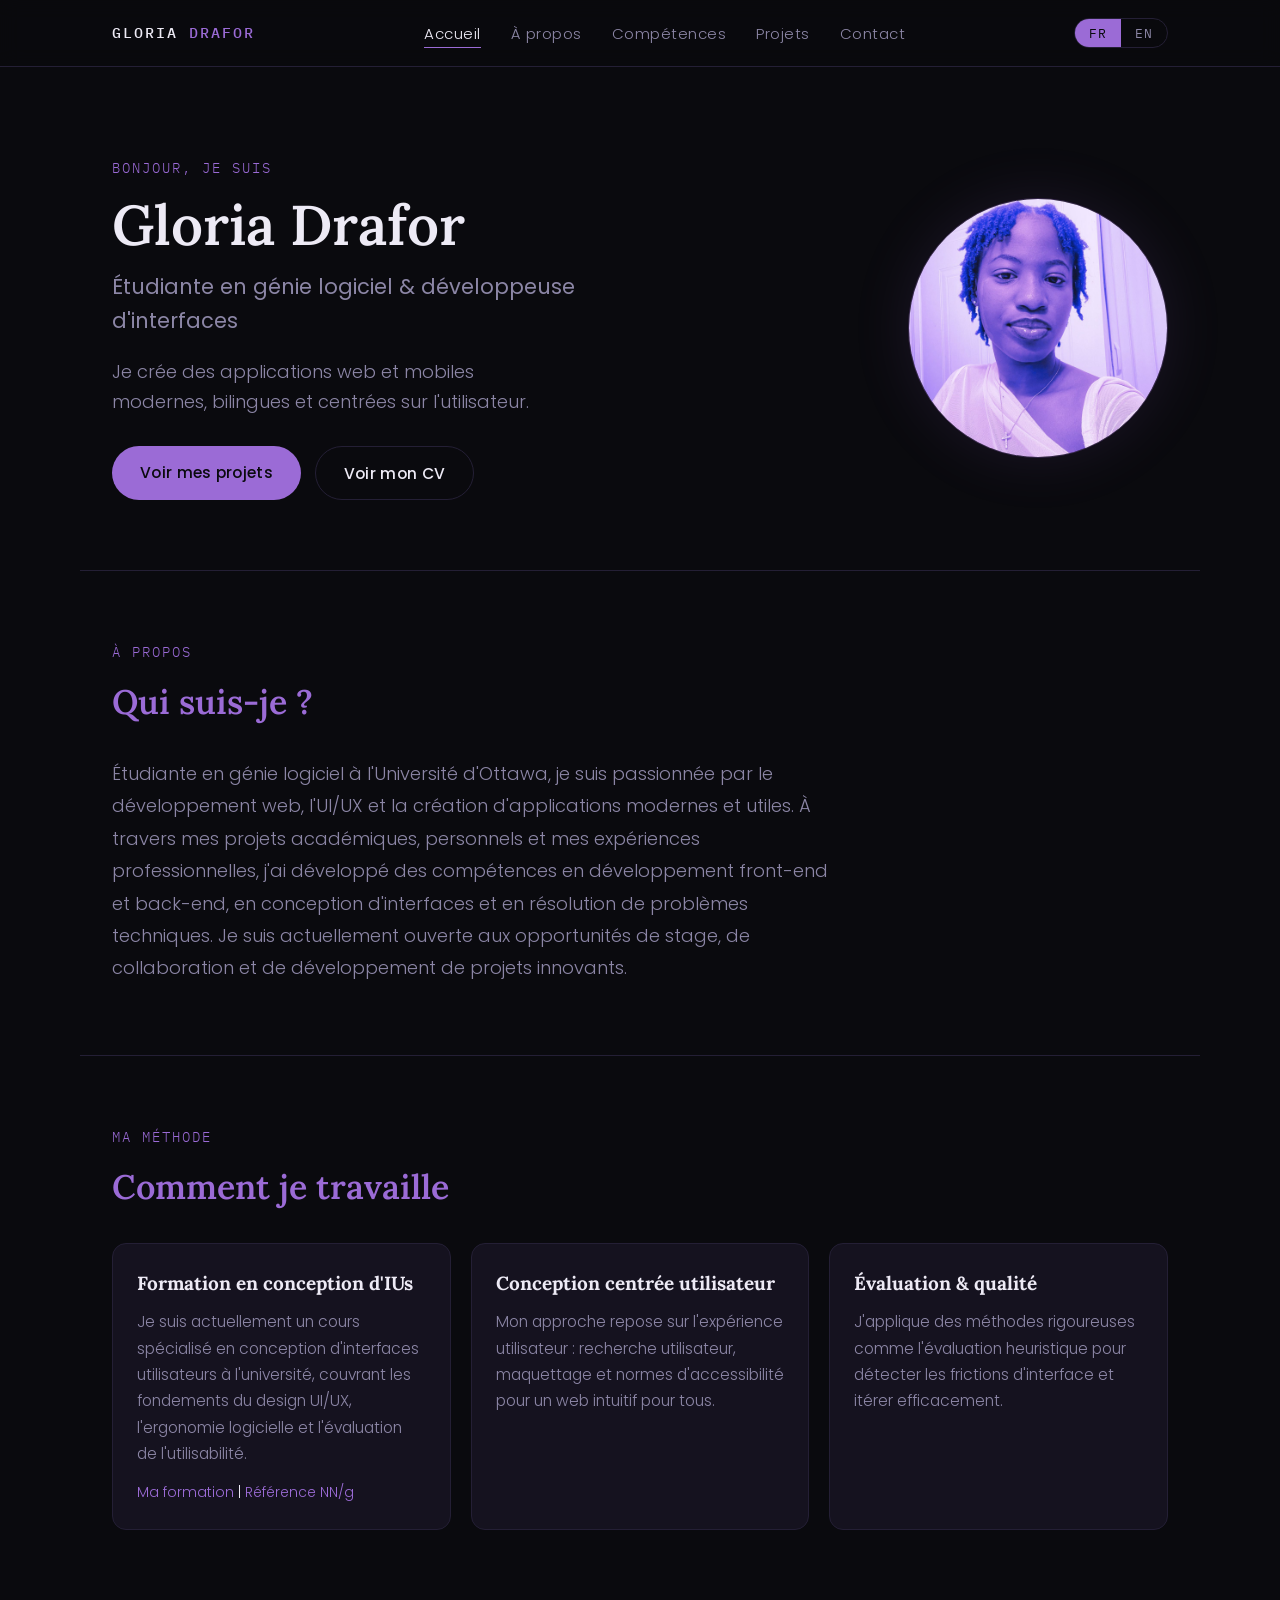
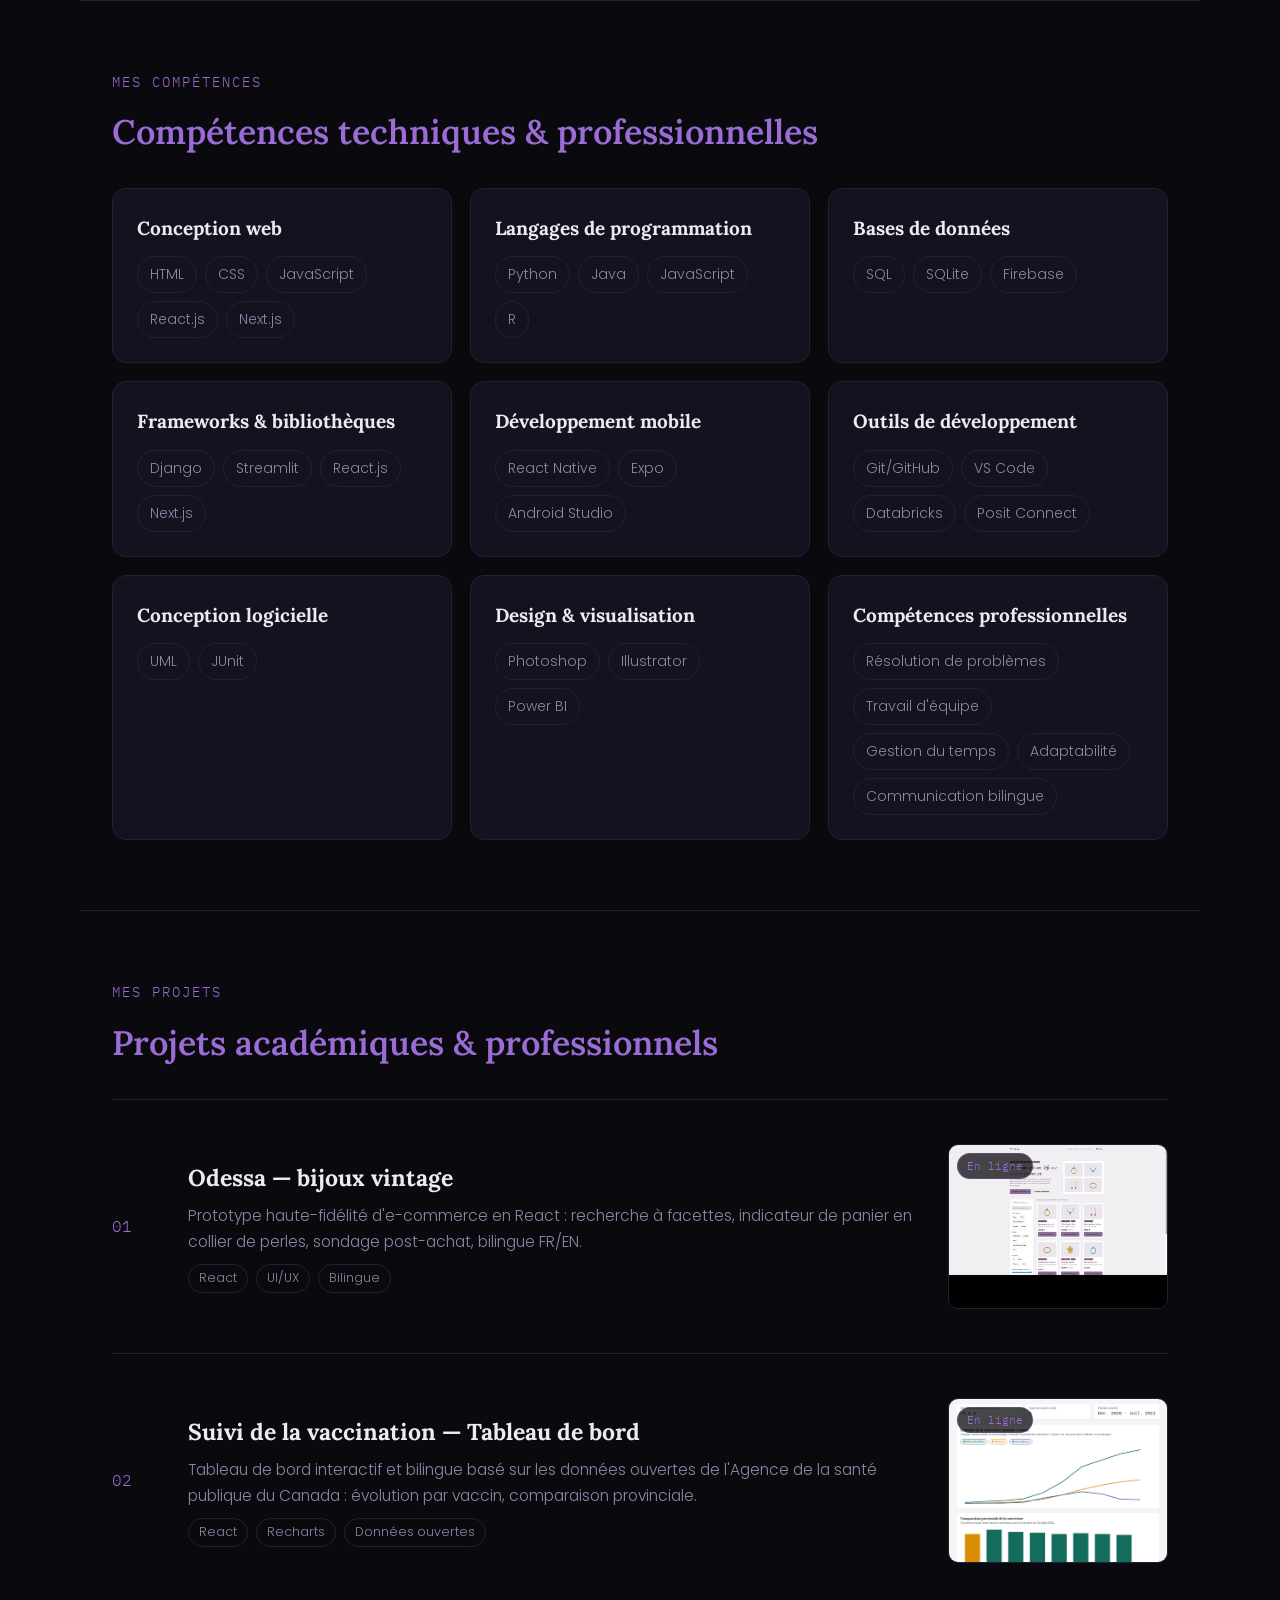
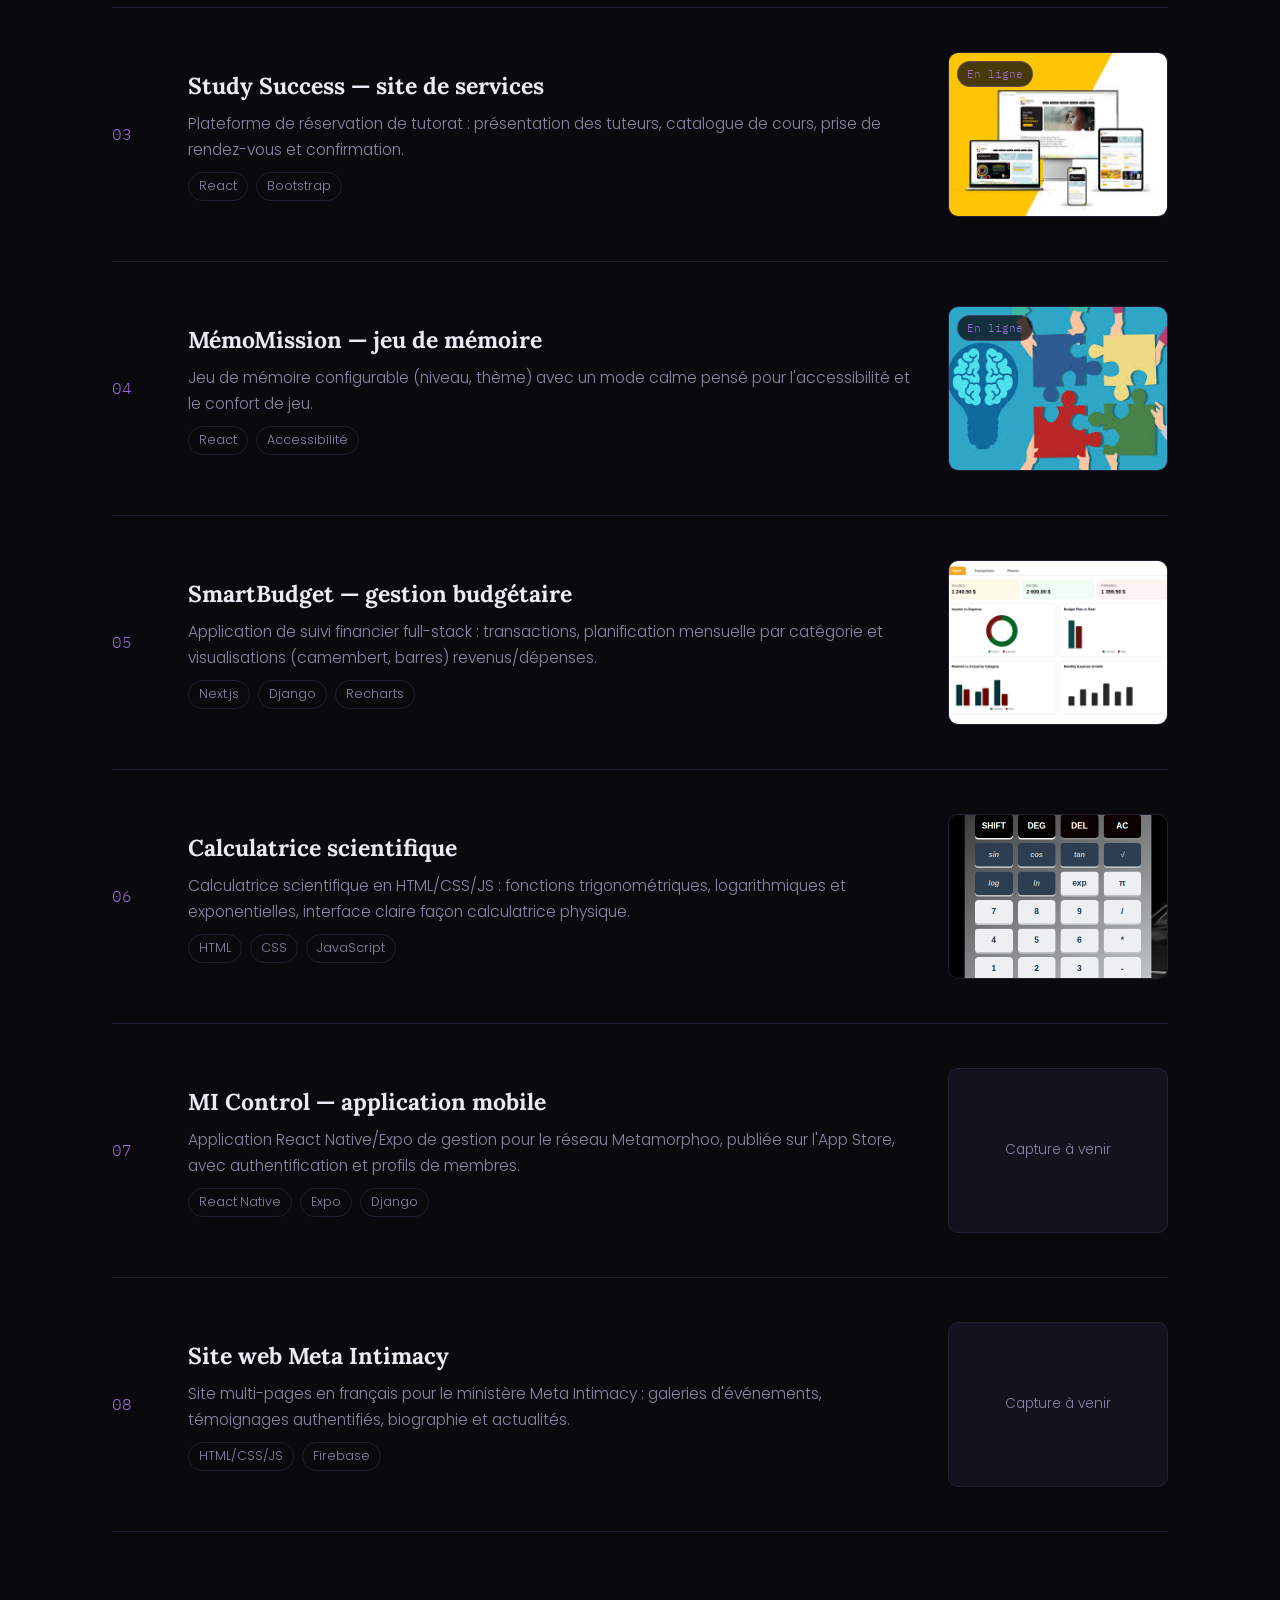
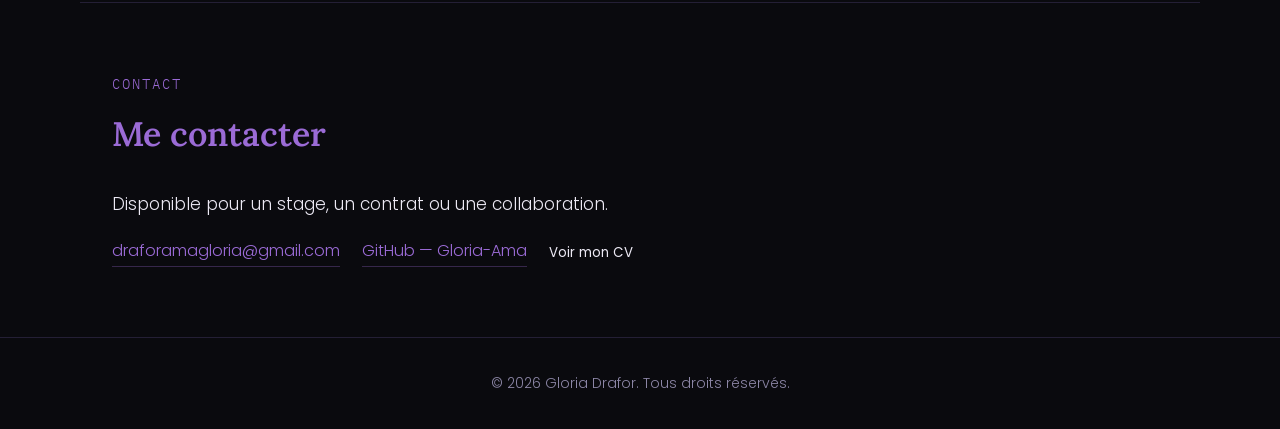
==== commit d97516ca: "p" ====
--- a/index.html
+++ b/index.html
@@ -4,26 +4,27 @@
   <meta charset="UTF-8" />
   <meta name="viewport" content="width=device-width, initial-scale=1.0" />
   <title>Portfolio | Gloria Drafor</title>
+  <meta name="description" content="Portfolio de Gloria Drafor, etudiante en genie logiciel et developpeuse d'interfaces." />
   <link rel="stylesheet" href="css/style.css" />
+  <link rel="stylesheet" href="css/responsive.css" />
 </head>
 
 <body>
   <header>
     <nav class="navbar">
-      <h2 class="logo"><span>Gloria</span> Drafor</h2>
+      <h2 class="logo">GLORIA <span>DRAFOR</span></h2>
 
       <ul class="nav-links" id="navLinks">
-        <li><a href="#home">Accueil</a></li>
-        <li><a href="#about">À propos</a></li>
-        <li><a href="#skills">Compétences</a></li>
-        <li><a href="#projects" class="active">Projets</a></li>
-        <li><a href="#contact">Contact</a></li>
+        <li><a href="#home" data-key="navHome">Accueil</a></li>
+        <li><a href="#about" data-key="navAbout">À propos</a></li>
+        <li><a href="#skills" data-key="navSkills">Compétences</a></li>
+        <li><a href="#projects" class="active" data-key="navProjects">Projets</a></li>
+        <li><a href="#contact" data-key="navContact">Contact</a></li>
       </ul>
 
       <div class="language">
-        <button>FR</button>
-        <span>|</span>
-        <button>EN</button>
+        <button id="langFr" class="active" onclick="setLanguage('fr')">FR</button>
+        <button id="langEn" onclick="setLanguage('en')">EN</button>
       </div>
 
       <button class="nav-toggle" id="navToggle" aria-label="Ouvrir le menu">
@@ -34,17 +35,16 @@
 
   <section id="home" class="hero">
     <div class="hero-text">
-      <p class="small-title">Bonjour, je suis</p>
+      <p class="small-title" data-key="hello">Bonjour, je suis</p>
       <h1>Gloria Drafor</h1>
-      <h3>Étudiante en génie logiciel & développeuse web</h3>
-      <p>
-        Je crée des applications web modernes, élégantes et utiles,
-        avec une attention particulière portée à l’expérience utilisateur.
+      <h3 data-key="role">Étudiante en génie logiciel &amp; développeuse d'interfaces</h3>
+      <p class="lead" data-key="intro">
+        Je crée des applications web et mobiles modernes, bilingues et centrées sur l'utilisateur.
       </p>
 
       <div class="hero-buttons">
-        <a href="#projects" class="btn primary">Voir mes projets</a>
-        <a href="#about" class="btn secondary">En savoir plus</a>
+        <a href="#projects" class="btn primary" data-key="ctaProjects">Voir mes projets</a>
+        <button class="btn secondary" onclick="openCV()" data-key="ctaCV">Voir mon CV</button>
       </div>
     </div>
 
@@ -54,381 +54,248 @@
   </section>
 
   <section id="about" class="section">
-  <p class="section-label">À propos</p>
-
-  <h2><span>Qui</span> suis-je ?</h2>
-
-  <p class="about-text">
-    Étudiante en génie logiciel à l’Université d’Ottawa, je suis
-    passionnée par le développement web, l’UI/UX et la création
-    d’applications modernes et utiles.
-
-    <br><br>
-
-    À travers mes projets académiques, personnels et mes expériences
-    professionnelles, j’ai développé des compétences en développement
-    front-end et back-end, en conception d’interfaces et en résolution
-    de problèmes techniques.
-
-    <br><br>
-
-    J’aime transformer des idées en solutions concrètes, performantes
-    et intuitives tout en continuant à apprendre de nouvelles
-    technologies et à améliorer mes compétences.
-
-    <br><br>
-
-    Je suis actuellement ouverte aux opportunités de stage, de
-    collaboration et de développement de projets innovants.
-  </p>
-</section>
-<section id="approach" class="section">
-  <p class="section-label">Ma méthode</p>
-  <h2><span>Comment</span> je travaille</h2>
-
-  <div class="approach-container">
-
-    <div class="approach-card reveal">
-      <h3>Formation en Conception d'IUs</h3>
-      <p>
-        Je suis actuellement un cours spécialisé en conception d'interfaces utilisateurs (IUs) à l'Université. 
-        Dans ce cadre, j'acquiers les fondements théoriques et pratiques du design UI/UX, de l'ergonomie logicielle 
-        et de l'évaluation de l'utilisabilité.
-      </p>
-      <div class="approach-links">
-        <a href="https://www.uottawa.ca" target="_blank" rel="noopener">Ma formation</a> | 
-        <a href="https://www.nngroup.com" target="_blank" rel="noopener">Référence NN/g</a>
-      </div>
-    </div>
-
-    <div class="approach-card reveal">
-      <h3>Conception Centrée Utilisateur</h3>
-      <p>
-        Mon approche repose sur l'expérience utilisateur (UX). J'apprends à structurer des interfaces 
-        en combinant la recherche utilisateur, le maquettage (wireframes) et l'intégration de normes 
-        d'accessibilité strictes pour rendre le web intuitif pour tous.
-      </p>
-    </div>
-
-    <div class="approach-card reveal">
-      <h3>Évaluation & Qualité</h3>
-      <p>
-        Pour garantir la pertinence d'un design, j'applique des méthodes d'analyse rigoureuses comme 
-        l'évaluation heuristique. Cela me permet de détecter les frictions d'interface et d'itérer 
-        efficacement entre la planification et le développement.
-      </p>
-    </div>
-
+    <p class="section-label" data-key="aboutLabel">À propos</p>
+    <h2><span data-key="aboutTitleSpan">Qui</span> <span data-key="aboutTitleRest">suis-je&nbsp;?</span></h2>
+    <p class="about-text" data-key="aboutText">
+      Étudiante en génie logiciel à l'Université d'Ottawa, je suis passionnée par le développement web,
+      l'UI/UX et la création d'applications modernes et utiles.
+    </p>
+  </section>
+
+  <section id="approach" class="section">
+    <p class="section-label" data-key="approachLabel">Ma méthode</p>
+    <h2><span data-key="approachTitleSpan">Comment</span> <span data-key="approachTitleRest">je travaille</span></h2>
+
+    <div class="approach-container">
+      <div class="approach-card reveal">
+        <h3 data-key="approach1Title">Formation en conception d'IUs</h3>
+        <p data-key="approach1Text">
+          Je suis actuellement un cours spécialisé en conception d'interfaces utilisateurs à l'université,
+          couvrant les fondements du design UI/UX, l'ergonomie logicielle et l'évaluation de l'utilisabilité.
+        </p>
+        <div class="approach-links">
+          <a href="https://www.uottawa.ca" target="_blank" rel="noopener" data-key="approach1Link1">Ma formation</a> |
+          <a href="https://www.nngroup.com" target="_blank" rel="noopener" data-key="approach1Link2">Référence NN/g</a>
+        </div>
+      </div>
+      <div class="approach-card reveal">
+        <h3 data-key="approach2Title">Conception centrée utilisateur</h3>
+        <p data-key="approach2Text">
+          Mon approche repose sur l'expérience utilisateur : recherche utilisateur, maquettage et normes
+          d'accessibilité pour un web intuitif pour tous.
+        </p>
+      </div>
+      <div class="approach-card reveal">
+        <h3 data-key="approach3Title">Évaluation &amp; qualité</h3>
+        <p data-key="approach3Text">
+          J'applique des méthodes rigoureuses comme l'évaluation heuristique pour détecter les frictions
+          d'interface et itérer efficacement.
+        </p>
+      </div>
+    </div>
+  </section>
+
+  <section id="skills" class="section">
+    <p class="section-label" data-key="skillsLabel">Mes compétences</p>
+    <h2><span data-key="skillsTitleSpan">Compétences</span> <span data-key="skillsTitleRest">techniques &amp; professionnelles</span></h2>
+
+    <div class="skills-category">
+      <div class="category-card reveal">
+        <h3 data-key="skillCat1">Conception web</h3>
+        <div class="skills-grid">
+          <div>HTML</div><div>CSS</div><div>JavaScript</div><div>React.js</div><div>Next.js</div>
+        </div>
+      </div>
+      <div class="category-card reveal">
+        <h3 data-key="skillCat2">Langages de programmation</h3>
+        <div class="skills-grid">
+          <div>Python</div><div>Java</div><div>JavaScript</div><div>R</div>
+        </div>
+      </div>
+      <div class="category-card reveal">
+        <h3 data-key="skillCat3">Bases de données</h3>
+        <div class="skills-grid">
+          <div>SQL</div><div>SQLite</div><div>Firebase</div>
+        </div>
+      </div>
+      <div class="category-card reveal">
+        <h3 data-key="skillCat4">Frameworks &amp; bibliothèques</h3>
+        <div class="skills-grid">
+          <div>Django</div><div>Streamlit</div><div>React.js</div><div>Next.js</div>
+        </div>
+      </div>
+      <div class="category-card reveal">
+        <h3 data-key="skillCat5">Développement mobile</h3>
+        <div class="skills-grid">
+          <div>React Native</div><div>Expo</div><div>Android Studio</div>
+        </div>
+      </div>
+      <div class="category-card reveal">
+        <h3 data-key="skillCat6">Outils de développement</h3>
+        <div class="skills-grid">
+          <div>Git/GitHub</div><div>VS Code</div><div>Databricks</div><div>Posit Connect</div>
+        </div>
+      </div>
+      <div class="category-card reveal">
+        <h3 data-key="skillCat7">Conception logicielle</h3>
+        <div class="skills-grid">
+          <div>UML</div><div>JUnit</div>
+        </div>
+      </div>
+      <div class="category-card reveal">
+        <h3 data-key="skillCat8">Design &amp; visualisation</h3>
+        <div class="skills-grid">
+          <div>Photoshop</div><div>Illustrator</div><div>Power BI</div>
+        </div>
+      </div>
+      <div class="category-card reveal">
+        <h3 data-key="skillCat9">Compétences professionnelles</h3>
+        <div class="skills-grid" data-key-group="softSkills">
+          <div data-key="soft1">Résolution de problèmes</div>
+          <div data-key="soft2">Travail d'équipe</div>
+          <div data-key="soft3">Gestion du temps</div>
+          <div data-key="soft4">Adaptabilité</div>
+          <div data-key="soft5">Communication bilingue</div>
+        </div>
+      </div>
+    </div>
+  </section>
+
+  <section id="projects" class="section">
+    <p class="section-label" data-key="projectsLabel">Mes projets</p>
+    <h2><span data-key="projectsTitleSpan">Projets</span> <span data-key="projectsTitleRest">académiques &amp; professionnels</span></h2>
+
+    <div class="projects-list">
+
+      <a class="project-row reveal" href="https://gloria-ama.github.io/Odessa/" target="_blank" rel="noopener">
+        <span class="project-num">01</span>
+        <div class="project-body">
+          <h3>Odessa — <span data-key="p1Title">bijoux vintage</span></h3>
+          <p data-key="p1Text">Prototype haute-fidélité d'e-commerce en React : recherche à facettes, indicateur de panier en collier de perles, sondage post-achat, bilingue FR/EN.</p>
+          <div class="project-tags"><span>React</span><span>UI/UX</span><span data-key="tagBilingual">Bilingue</span></div>
+        </div>
+        <div class="project-thumb">
+          <span class="project-badge" data-key="badgeOnline">En ligne</span>
+          <img src="images/ecommerce.jpg" alt="Odessa — site e-commerce" />
+        </div>
+      </a>
+
+      <a class="project-row reveal" href="pages/dashboard.html">
+        <span class="project-num">02</span>
+        <div class="project-body">
+          <h3 data-key="p2Title">Suivi de la vaccination — Tableau de bord</h3>
+          <p data-key="p2Text">Tableau de bord interactif et bilingue basé sur les données ouvertes de l'Agence de la santé publique du Canada : évolution par vaccin, comparaison provinciale.</p>
+          <div class="project-tags"><span>React</span><span>Recharts</span><span data-key="tagData">Données ouvertes</span></div>
+        </div>
+        <div class="project-thumb">
+          <span class="project-badge" data-key="badgeOnline">En ligne</span>
+          <img src="images/dashboard.png" alt="Tableau de bord de vaccination" />
+        </div>
+      </a>
+
+      <a class="project-row reveal" href="https://studysuccess.netlify.app" target="_blank" rel="noopener">
+        <span class="project-num">03</span>
+        <div class="project-body">
+          <h3 data-key="p3Title">Study Success — site de services</h3>
+          <p data-key="p3Text">Plateforme de réservation de tutorat : présentation des tuteurs, catalogue de cours, prise de rendez-vous et confirmation.</p>
+          <div class="project-tags"><span>React</span><span>Bootstrap</span></div>
+        </div>
+        <div class="project-thumb">
+          <span class="project-badge" data-key="badgeOnline">En ligne</span>
+          <img src="images/service.jpg" alt="Study Success — site de services" />
+        </div>
+      </a>
+
+      <a class="project-row reveal" href="https://gloria-ama.github.io/MemoMission/" target="_blank" rel="noopener">
+        <span class="project-num">04</span>
+        <div class="project-body">
+          <h3 data-key="p4Title">MémoMission — jeu de mémoire</h3>
+          <p data-key="p4Text">Jeu de mémoire configurable (niveau, thème) avec un mode calme pensé pour l'accessibilité et le confort de jeu.</p>
+          <div class="project-tags"><span>React</span><span data-key="tagAccessibility">Accessibilité</span></div>
+        </div>
+        <div class="project-thumb">
+          <span class="project-badge" data-key="badgeOnline">En ligne</span>
+          <img src="images/memory-game.jpg" alt="MémoMission — jeu de mémoire" />
+        </div>
+      </a>
+
+      <a class="project-row reveal" href="#" onclick="return false;">
+        <span class="project-num">05</span>
+        <div class="project-body">
+          <h3 data-key="p5bTitle">SmartBudget — gestion budgétaire</h3>
+          <p data-key="p5bText">Application de suivi financier full-stack : transactions, planification mensuelle par catégorie et visualisations (camembert, barres) revenus/dépenses.</p>
+          <div class="project-tags"><span>Next.js</span><span>Django</span><span>Recharts</span></div>
+        </div>
+        <div class="project-thumb">
+          <img src="images/smartbudget.jpg" alt="SmartBudget — tableau de bord financier" />
+        </div>
+      </a>
+
+      <a class="project-row reveal" href="#" onclick="return false;">
+        <span class="project-num">06</span>
+        <div class="project-body">
+          <h3 data-key="p6bTitle">Calculatrice scientifique</h3>
+          <p data-key="p6bText">Calculatrice scientifique en HTML/CSS/JS : fonctions trigonométriques, logarithmiques et exponentielles, interface claire façon calculatrice physique.</p>
+          <div class="project-tags"><span>HTML</span><span>CSS</span><span>JavaScript</span></div>
+        </div>
+        <div class="project-thumb">
+          <img src="images/calculatrice.jpg" alt="Calculatrice scientifique" />
+        </div>
+      </a>
+
+      <div class="project-row reveal">
+        <span class="project-num">07</span>
+        <div class="project-body">
+          <h3 data-key="p5Title">MI Control — application mobile</h3>
+          <p data-key="p5Text">Application React Native/Expo de gestion pour le réseau Metamorphoo, publiée sur l'App Store, avec authentification et profils de membres.</p>
+          <div class="project-tags"><span>React Native</span><span>Expo</span><span>Django</span></div>
+        </div>
+        <div class="project-thumb pending" data-key="thumbPending">Capture à venir</div>
+      </div>
+
+      <div class="project-row reveal">
+        <span class="project-num">08</span>
+        <div class="project-body">
+          <h3 data-key="p6Title">Site web Meta Intimacy</h3>
+          <p data-key="p6Text">Site multi-pages en français pour le ministère Meta Intimacy : galeries d'événements, témoignages authentifiés, biographie et actualités.</p>
+          <div class="project-tags"><span>HTML/CSS/JS</span><span>Firebase</span></div>
+        </div>
+        <div class="project-thumb pending" data-key="thumbPending">Capture à venir</div>
+      </div>
+
+    </div>
+  </section>
+
+  <section id="contact" class="section contact-section">
+    <p class="section-label" data-key="contactLabel">Contact</p>
+    <h2><span data-key="contactTitleSpan">Me</span> <span data-key="contactTitleRest">contacter</span></h2>
+    <p data-key="contactText">Disponible pour un stage, un contrat ou une collaboration.</p>
+    <div class="contact-links">
+      <a href="mailto:draforamagloria@gmail.com">draforamagloria@gmail.com</a>
+      <a href="https://github.com/Gloria-Ama" target="_blank" rel="noopener">GitHub — Gloria-Ama</a>
+      <button onclick="openCV()" data-key="ctaCV">Voir mon CV</button>
+    </div>
+  </section>
+
+  <footer>
+    <p data-key="footerText">© 2026 Gloria Drafor. Tous droits réservés.</p>
+  </footer>
+
+  <div class="cv-modal" id="cvModal">
+    <div class="cv-modal-inner">
+      <div class="cv-modal-head">
+        <h3 data-key="cvModalTitle">Mon CV</h3>
+        <button onclick="closeCV()" aria-label="Fermer">&times;</button>
+      </div>
+      <iframe id="cvFrame" src="" title="CV de Gloria Drafor"></iframe>
+      <div class="cv-modal-foot">
+        <span data-key="cvModalFallback">Le PDF ne s'affiche pas&nbsp;?</span>
+        <a id="cvOpenNewTab" href="#" target="_blank" data-key="cvModalOpenNewTab">Ouvrir dans un nouvel onglet</a>
+      </div>
+    </div>
   </div>
-</section>
-  <section id="skills" class="section">
-  <p class="section-label">Mes compétences</p>
-  <h2><span>Compétences</span> techniques & professionnelles</h2>
-
-  <div class="skills-category">
-
-    <div class="category-card reveal">
-      <h3>Conception Web</h3>
-      <div class="skills-grid">
-        <div>HTML</div>
-        <div>CSS</div>
-        <div>JavaScript</div>
-        <div>React.js</div>
-        <div>Next.js</div>
-      </div>
-    </div>
-
-    <div class="category-card reveal">
-      <h3>Langages de programmation</h3>
-      <div class="skills-grid">
-        <div>Python</div>
-        <div>Java</div>
-        <div>JavaScript</div>
-        <div>R</div>
-      </div>
-    </div>
-
-    <div class="category-card reveal">
-      <h3>Bases de données</h3>
-      <div class="skills-grid">
-        <div>SQL</div>
-        <div>SQLite</div>
-        <div>Firebase</div>
-      </div>
-    </div>
-
-    <div class="category-card reveal">
-      <h3>Frameworks & Bibliothèques</h3>
-      <div class="skills-grid">
-        <div>Django</div>
-        <div>Streamlit</div>
-        <div>React.js</div>
-        <div>Next.js</div>
-      </div>
-    </div>
-
-    <div class="category-card reveal">
-      <h3>Développement mobile</h3>
-      <div class="skills-grid">
-        <div>Android Studio</div>
-      </div>
-    </div>
-
-    <div class="category-card reveal">
-      <h3>Outils de développement</h3>
-      <div class="skills-grid">
-        <div>Git/GitHub</div>
-        <div>VS Code</div>
-        <div>Databricks</div>
-        <div>Posit Connect</div>
-      </div>
-    </div>
-
-    <div class="category-card reveal">
-      <h3>Conception logicielle</h3>
-      <div class="skills-grid">
-        <div>UML</div>
-        <div>JUnit</div>
-      </div>
-    </div>
-
-    <div class="category-card reveal">
-      <h3>Design & Visualisation</h3>
-      <div class="skills-grid">
-        <div>Photoshop</div>
-        <div>Illustrator</div>
-        <div>Power BI</div>
-      </div>
-    </div>
-
-    <div class="category-card reveal">
-      <h3>Outils collaboratifs</h3>
-      <div class="skills-grid">
-        <div>Word</div>
-        <div>Excel</div>
-        <div>PowerPoint</div>
-        <div>Google Workspace</div>
-      </div>
-    </div>
-
-    <div class="category-card reveal">
-      <h3>Compétences professionnelles</h3>
-      <div class="skills-grid">
-        <div>Résolution de problèmes</div>
-        <div>Travail d’équipe</div>
-        <div>Gestion du temps</div>
-        <div>Adaptabilité</div>
-        <div>Communication bilingue</div>
-        <div>Attention aux détails</div>
-      </div>
-    </div>
-
-  </div>
-</section>
-
-  <!--<section id="projects" class="section projects-section">
-    <p class="section-label">Mes projets</p>
-    <h2><span>Projets</span> académiques & personnels</h2>
-
-    <div class="project-card">
-      <div class="project-image gradient-box">
-        <h3>SmartBudget</h3>
-        <p>Dashboard de finances personnelles</p>
-      </div>
-
-      <div class="project-content">
-        <h3>SmartBudget — Application web de gestion budgétaire</h3>
-        <p>
-          Application web permettant de gérer les finances personnelles,
-          suivre les revenus et dépenses, visualiser les données en temps réel
-          et consulter un tableau de bord interactif.
-        </p>
-
-        <div class="project-info">
-          <p><strong>Type :</strong> Application web complète</p>
-          <p><strong>Réalisation :</strong> Projet personnel</p>
-          <p><strong>Période :</strong> 2025</p>
-        </div>
-
-        <div class="tags">
-          <span>React</span>
-          <span>Next.js</span>
-          <span>Firebase</span>
-          <span>API REST</span>
-        </div>
-
-        <a href="#" class="project-btn">Voir le projet →</a>
-      </div>
-    </div>
-
-    <div class="project-card">
-      <div class="project-image calculator-box">
-        <h3>Calculatrice Scientifique</h3>
-      </div>
-
-      <div class="project-content">
-        <h3>Calculatrice Scientifique</h3>
-        <ul>
-          <li>Développement d’une calculatrice scientifique en HTML, CSS et JavaScript.</li>
-          <li>Fonctions trigonométriques, logarithmiques et exponentielles.</li>
-          <li>Interface utilisateur intuitive et facile à utiliser.</li>
-        </ul>
-
-        <div class="project-info">
-          <p><strong>Type :</strong> Application web</p>
-          <p><strong>Réalisation :</strong> Projet académique</p>
-          <p><strong>Période :</strong> 2024</p>
-        </div>
-
-        <div class="tags">
-          <span>HTML</span>
-          <span>CSS</span>
-          <span>JavaScript</span>
-        </div>
-
-        <a href="#" class="project-btn">Voir le projet →</a>
-      </div>
-    </div>
-
-    <div class="project-card">
-      <div class="project-image image-box">
-        <h3>Suppression d’Arrière-Plan</h3>
-      </div>
-
-      <div class="project-content">
-        <h3>Suppression d’Arrière-Plan d’Images</h3>
-        <p>
-          Application développée avec Streamlit permettant d’importer une image,
-          supprimer automatiquement son arrière-plan, visualiser le résultat et
-          télécharger l’image finale.
-        </p>
-
-        <div class="project-info">
-          <p><strong>Type :</strong> Application Python</p>
-          <p><strong>Réalisation :</strong> Projet personnel</p>
-          <p><strong>Période :</strong> 2024</p>
-        </div>
-
-        <div class="tags">
-          <span>Python</span>
-          <span>Streamlit</span>
-          <span>Image Processing</span>
-        </div>
-
-        <a href="#" class="project-btn">Voir le projet →</a>
-      </div>
-    </div>
-
-    <div class="project-card">
-      <div class="project-image travel-box">
-        <h3>Agence de Voyage</h3>
-      </div>
-
-      <div class="project-content">
-        <h3>Site Web d’Agence de Voyage</h3>
-        <p>
-          Site web développé en équipe pour présenter des destinations,
-          recommandations et informations de voyage avec une interface claire,
-          moderne et responsive.
-        </p>
-
-        <div class="project-info">
-          <p><strong>Type :</strong> Site web</p>
-          <p><strong>Réalisation :</strong> Projet d’équipe</p>
-          <p><strong>Équipe :</strong> 6 personnes</p>
-        </div>
-
-        <div class="tags">
-          <span>HTML</span>
-          <span>CSS</span>
-          <span>JavaScript</span>
-          <span>GitHub</span>
-        </div>
-
-        <a href="#" class="project-btn">Voir le projet →</a>
-      </div>
-    </div>
-  </section>-->
-  <section id="case-studies" class="section">
-
-  <p class="section-label">Études de cas</p>
-
-  <h2><span>Designs</span> à venir</h2>
-
-  <div class="future-grid">
-
-
-    <a
-  href="https://studysuccess.netlify.app"
-  target="_blank"
-  rel="noopener noreferrer"
-  class="future-card reveal"
->
-  <div class="future-thumb">
-    <span class="future-badge">En ligne</span>
-    <img src="images/service.jpg" alt="Site de services">
-  </div>
-  <div class="future-content">
-    <h3>Site de services</h3>
-    <p>Consulter le projet</p>
-  </div>
-</a>
-
-<a
-  href="https://gloria-ama.github.io/MemoMission/"
-  target="_blank"
-  rel="noopener noreferrer"
-  class="future-card reveal"
->
-  <div class="future-thumb">
-    <span class="future-badge">En ligne</span>
-    <img src="images/memory-game.jpg" alt="Jeu de mémoire">
-  </div>
-  <div class="future-content">
-    <h3>Jeu de mémoire – MémoMission</h3>
-    <p>Jouer au jeu</p>
-  </div>
-</a>
-
-    <a href="https://gloria-ama.github.io/Odessa/" target="_blank" rel="noopener noreferrer" class="future-card reveal">
-      <div class="future-thumb">
-        <span class="future-badge">En ligne</span>
-        <img src="images/ecommerce.jpg" alt="Site e-commerce Odessa">
-      </div>
-      <div class="future-content">
-        <h3>Odessa — Bijoux vintage</h3>
-        <p>Voir le prototype</p>
-      </div>
-    </a>
-
-    <a href="pages/dashboard.html" class="future-card reveal">
-      <div class="future-thumb">
-        <span class="future-badge">À venir</span>
-        <img src="images/dashboard.png" alt="Analyse et visualisation">
-      </div>
-      <div class="future-content">
-        <h3>Analyse & Visualisation</h3>
-        <p>En savoir plus</p>
-      </div>
-    </a>
-
-  </div>
-
-</section>
-  <section id="contact" class="section contact-section">
-    <p class="section-label">Contact</p>
-    <h2><span>Me</span> contacter</h2>
-    <p>Disponible pour un stage, un contrat ou une collaboration.</p>
-    <div class="contact-links">
-      <a href="mailto:draforamagloria@gmail.com">✉️ draforamagloria@gmail.com</a>
-      <a href="https://github.com/Gloria-Ama" target="_blank" rel="noopener noreferrer">GitHub — Gloria-Ama</a>
-    </div>
-  </section>
-
-  <footer>
-    <p>© 2026 Gloria Drafor. Tous droits réservés.</p>
-  </footer>
-
+
+  <script src="js/language.js"></script>
   <script src="js/main.js"></script>
 </body>
 </html>
--- a/css/style.css
+++ b/css/style.css
@@ -1,565 +1,178 @@
-/* =====================================================================
-   Palette : encre profonde + violet raffiné + accent ambré
-   ===================================================================== */
-@import url('https://fonts.googleapis.com/css2?family=Space+Grotesk:wght@500;600;700&family=Inter:wght@400;500;600;700&display=swap');
+@import url('https://fonts.googleapis.com/css2?family=Lora:ital,wght@0,500;0,600;1,500&family=Poppins:wght@300;400;500;600&family=IBM+Plex+Mono:wght@500&display=swap');
 
 :root {
-  --bg: #0a0a12;
-  --bg-soft: #101120;
-  --surface: #14152600;
-  --card: #12131f;
-  --card-2: #161729;
-  --line: #23243a;
-  --line-soft: #1b1c2e;
-  --text: #f1f1fa;
-  --text-soft: #a7a9c4;
-  --text-mute: #6d6f8d;
-  --accent: #9b7bff;
-  --accent-2: #6f5cff;
-  --accent-soft: rgba(155, 123, 255, 0.12);
-  --accent-line: rgba(155, 123, 255, 0.35);
-  --gold: #f0b86e;
-  --font-display: 'Space Grotesk', 'Segoe UI', sans-serif;
-  --font-body: 'Inter', 'Segoe UI', sans-serif;
-  --radius: 18px;
+  --bg: #0A0A0E;
+  --bg-soft: #0F0D16;
+  --card: #15121F;
+  --ink: #EDEAF5;
+  --muted: #8C86A6;
+  --accent: #9B6BD6;
+  --accent-soft: rgba(155, 107, 214, 0.12);
+  --accent-line: rgba(155, 107, 214, 0.3);
+  --border: #241F35;
+  --radius: 14px;
+  --serif: 'Lora', Georgia, serif;
+  --sans: 'Poppins', 'Segoe UI', sans-serif;
+  --mono: 'IBM Plex Mono', 'Courier New', monospace;
+  --dur: 0.35s;
 }
 
 * { margin: 0; padding: 0; box-sizing: border-box; }
+
 html { scroll-behavior: smooth; }
 
 body {
-  font-family: var(--font-body);
-  background:
-    radial-gradient(circle at 12% -10%, rgba(155,123,255,0.16), transparent 40%),
-    radial-gradient(circle at 90% 10%, rgba(111,92,255,0.12), transparent 35%),
-    var(--bg);
-  color: var(--text);
-  line-height: 1.7;
-  overflow-x: hidden;
+  background: var(--bg);
+  color: var(--ink);
+  font-family: var(--sans);
+  line-height: 1.65;
+  font-weight: 300;
+  font-size: 17px;
 }
 
-::selection { background: var(--accent); color: #fff; }
+img { max-width: 100%; display: block; }
+a { color: inherit; text-decoration: none; }
+ul { list-style: none; }
+button { font-family: inherit; cursor: pointer; background: none; border: none; color: inherit; }
 
-/* ---------- Header / Nav ---------- */
+.wrap { max-width: 1120px; margin: 0 auto; padding: 0 32px; }
+
+/* ---------- Nav ---------- */
 header {
-  position: sticky;
-  top: 0;
-  z-index: 1000;
-  background: rgba(10, 10, 18, 0.72);
-  backdrop-filter: blur(14px);
-  border-bottom: 1px solid var(--line-soft);
+  position: sticky; top: 0; z-index: 100;
+  background: rgba(10, 10, 14, 0.85);
+  backdrop-filter: blur(10px);
+  border-bottom: 1px solid var(--border);
 }
-
 .navbar {
-  max-width: 1180px;
-  margin: auto;
-  padding: 18px 25px;
-  display: flex;
-  align-items: center;
-  justify-content: space-between;
+  max-width: 1120px; margin: 0 auto; padding: 18px 32px;
+  display: flex; align-items: center; justify-content: space-between; gap: 24px;
 }
-
 .logo {
-  font-family: var(--font-display);
-  font-weight: 700;
-  font-size: 22px;
-  letter-spacing: 0.2px;
-  color: #fff;
+  font-family: var(--mono); font-size: 15px; letter-spacing: 2px;
+  color: var(--ink); text-transform: uppercase; font-weight: 500;
 }
 .logo span { color: var(--accent); }
-
-.nav-links {
-  list-style: none;
-  display: flex;
-  gap: 34px;
-}
-
+.nav-links { display: flex; gap: 30px; align-items: center; }
 .nav-links a {
-  color: var(--text-soft);
-  text-decoration: none;
-  font-size: 15px;
-  font-weight: 500;
-  position: relative;
-  padding: 4px 0;
-  transition: color .25s ease;
+  font-size: 15px; letter-spacing: 0.5px; color: var(--muted);
+  position: relative; padding-bottom: 4px; transition: color var(--dur);
 }
 .nav-links a::after {
-  content: "";
-  position: absolute;
-  left: 0; bottom: -4px;
-  width: 0; height: 2px;
-  background: linear-gradient(90deg, var(--accent), var(--accent-2));
-  transition: width .25s ease;
-  border-radius: 2px;
+  content: ""; position: absolute; left: 0; bottom: 0; width: 0; height: 1px;
+  background: var(--accent); transition: width var(--dur);
 }
-.nav-links a:hover,
-.nav-links .active { color: #fff; }
-.nav-links a:hover::after,
-.nav-links .active::after { width: 100%; }
+.nav-links a:hover, .nav-links a.active { color: var(--ink); }
+.nav-links a:hover::after, .nav-links a.active::after { width: 100%; }
 
-.language {
-  border: 1px solid var(--line);
-  border-radius: 999px;
-  padding: 6px 6px;
-  display: flex;
-  align-items: center;
+.language { display: flex; border: 1px solid var(--border); border-radius: 999px; overflow: hidden; }
+.language button {
+  padding: 6px 14px; font-size: 12.5px; font-family: var(--mono); letter-spacing: 1px;
+  color: var(--muted); transition: background var(--dur), color var(--dur);
 }
-.language button {
-  background: transparent;
-  border: none;
-  color: var(--text-soft);
-  cursor: pointer;
-  font-weight: 700;
-  font-size: 13px;
-  padding: 5px 10px;
-  border-radius: 999px;
-  transition: .2s;
-}
-.language button:hover { color: #fff; background: var(--accent-soft); }
-.language span { color: var(--text-mute); }
+.language button.active { background: var(--accent); color: #0A0A0E; }
 
-.nav-toggle {
-  display: none;
-  flex-direction: column;
-  gap: 5px;
-  background: none;
-  border: none;
-  cursor: pointer;
-  padding: 6px;
-}
-.nav-toggle span {
-  width: 24px; height: 2px;
-  background: #fff;
-  border-radius: 2px;
-  transition: .25s;
-}
+.nav-toggle { display: none; flex-direction: column; gap: 4px; }
+.nav-toggle span { width: 22px; height: 2px; background: var(--ink); }
 
 /* ---------- Hero ---------- */
 .hero {
-  min-height: 88vh;
-  max-width: 1180px;
-  margin: auto;
-  padding: 90px 25px 60px;
-  display: flex;
-  align-items: center;
-  justify-content: space-between;
-  gap: 60px;
+  max-width: 1120px; margin: 0 auto; padding: 90px 32px 70px;
+  display: flex; align-items: center; justify-content: space-between; gap: 40px;
+}
+.hero-text { max-width: 560px; }
+.small-title { font-family: var(--mono); font-size: 14px; letter-spacing: 2px; text-transform: uppercase; color: var(--accent); margin-bottom: 14px; }
+.hero h1 { font-family: var(--serif); font-weight: 600; font-size: 56px; line-height: 1.1; margin-bottom: 14px; }
+.hero h3 { font-family: var(--sans); font-weight: 400; font-size: 21px; color: var(--muted); margin-bottom: 18px; }
+.hero > .hero-text > p.lead { color: var(--muted); font-size: 18px; max-width: 460px; margin-bottom: 30px; }
+
+.hero-buttons { display: flex; gap: 14px; flex-wrap: wrap; }
+.btn {
+  display: inline-flex; align-items: center; gap: 8px; padding: 14px 28px; border-radius: 999px;
+  font-size: 15.5px; letter-spacing: 0.3px; font-weight: 500; transition: transform var(--dur), background var(--dur), opacity var(--dur);
+}
+.btn.primary { background: var(--accent); color: #0A0A0E; }
+.btn.primary:hover { transform: translateY(-2px); opacity: 0.92; }
+.btn.secondary { border: 1px solid var(--border); color: var(--ink); }
+.btn.secondary:hover { border-color: var(--accent); color: var(--accent); transform: translateY(-2px); }
+
+.hero-image { flex-shrink: 0; width: 260px; height: 260px; border-radius: 50%; overflow: hidden; border: 1px solid var(--accent-line); box-shadow: 0 0 60px var(--accent-soft); }
+.hero-image img { width: 100%; height: 100%; object-fit: cover; }
+
+/* ---------- Sections generic ---------- */
+.section { max-width: 1120px; margin: 0 auto; padding: 70px 32px; border-top: 1px solid var(--border); }
+.section-label { font-family: var(--mono); font-size: 14px; letter-spacing: 2px; text-transform: uppercase; color: var(--accent); margin-bottom: 10px; }
+.section h2 { font-family: var(--serif); font-weight: 600; font-size: 34px; margin-bottom: 28px; }
+.section h2 span { color: var(--accent); }
+.about-text { max-width: 720px; color: var(--muted); font-size: 18px; line-height: 1.8; }
+
+/* ---------- Approach cards ---------- */
+.approach-container { display: grid; grid-template-columns: repeat(3, 1fr); gap: 20px; }
+.approach-card, .category-card {
+  background: var(--card); border: 1px solid var(--border); border-radius: var(--radius); padding: 24px;
+  transition: transform var(--dur), border-color var(--dur);
+}
+.approach-card:hover, .category-card:hover { transform: translateY(-4px); border-color: var(--accent-line); }
+.approach-card h3, .category-card h3 { font-family: var(--serif); font-size: 19px; margin-bottom: 10px; }
+.approach-card p { color: var(--muted); font-size: 15.5px; line-height: 1.7; }
+.approach-links { margin-top: 14px; font-size: 14px; }
+.approach-links a { color: var(--accent); }
+
+/* ---------- Skills ---------- */
+.skills-category { display: grid; grid-template-columns: repeat(3, 1fr); gap: 18px; }
+.skills-grid { display: flex; flex-wrap: wrap; gap: 8px; margin-top: 12px; }
+.skills-grid div {
+  font-size: 14px; padding: 6px 12px; border-radius: 999px; border: 1px solid var(--border); color: var(--muted);
 }
 
-.hero-text { max-width: 620px; }
-
-.small-title,
-.section-label {
-  display: inline-flex;
-  align-items: center;
-  gap: 8px;
-  color: var(--accent);
-  text-transform: uppercase;
-  font-weight: 700;
-  letter-spacing: 1.4px;
-  font-size: 13px;
-  margin-bottom: 14px;
+/* ---------- Projects (editorial numbered list) ---------- */
+.projects-list { display: flex; flex-direction: column; }
+.project-row {
+  display: grid; grid-template-columns: 50px 1fr 220px; gap: 26px; align-items: center;
+  padding: 44px 0; border-top: 1px solid var(--border); transition: background var(--dur); min-height: 220px;
 }
-.small-title::before,
-.section-label::before {
-  content: "";
-  width: 22px; height: 2px;
-  background: linear-gradient(90deg, var(--accent), var(--accent-2));
-  border-radius: 2px;
+.project-row:last-child { border-bottom: 1px solid var(--border); }
+.project-row:hover { background: var(--bg-soft); }
+.project-num { font-family: var(--mono); color: var(--accent); font-size: 16px; }
+.project-body h3 { font-family: var(--serif); font-size: 23px; margin-bottom: 6px; }
+.project-body p { color: var(--muted); font-size: 15.5px; margin-bottom: 10px; }
+.project-tags { display: flex; gap: 8px; flex-wrap: wrap; }
+.project-tags span { font-size: 12.5px; border: 1px solid var(--border); color: var(--muted); padding: 3px 10px; border-radius: 999px; }
+.project-thumb { width: 220px; height: 165px; border-radius: 10px; overflow: hidden; border: 1px solid var(--border); position: relative; }
+.project-thumb img { width: 100%; height: 100%; object-fit: cover; transition: transform var(--dur); }
+.project-row:hover .project-thumb img { transform: scale(1.06); }
+.project-badge {
+  position: absolute; top: 8px; left: 8px; font-size: 11px; font-family: var(--mono);
+  background: rgba(10,10,14,0.75); color: var(--accent); padding: 3px 9px; border-radius: 999px; border: 1px solid var(--accent-line);
 }
-
-.hero h1 {
-  font-family: var(--font-display);
-  font-size: 66px;
-  font-weight: 700;
-  line-height: 1.08;
-  margin-bottom: 18px;
-  letter-spacing: -1px;
-}
-
-.hero h3 {
-  font-family: var(--font-display);
-  font-weight: 500;
-  color: #d7d4ec;
-  font-size: 22px;
-  margin-bottom: 20px;
-}
-
-.hero p {
-  color: var(--text-soft);
-  font-size: 17px;
-  max-width: 520px;
-}
-
-.hero-buttons {
-  margin-top: 34px;
-  display: flex;
-  gap: 16px;
-  flex-wrap: wrap;
-}
-
-.btn, .project-btn {
-  display: inline-flex;
-  align-items: center;
-  gap: 8px;
-  text-decoration: none;
-  padding: 13px 26px;
-  border-radius: 12px;
-  font-weight: 700;
-  font-size: 14.5px;
-  transition: transform .2s ease, box-shadow .2s ease, background .2s ease;
-}
-
-.primary, .project-btn {
-  background: linear-gradient(135deg, var(--accent), var(--accent-2));
-  color: #fff;
-  box-shadow: 0 8px 24px rgba(111, 92, 255, 0.35);
-}
-.primary:hover, .project-btn:hover {
-  transform: translateY(-3px);
-  box-shadow: 0 14px 30px rgba(111, 92, 255, 0.45);
-}
-
-.secondary {
-  border: 1.5px solid var(--line);
-  color: var(--text);
-  background: rgba(255,255,255,0.02);
-}
-.secondary:hover {
-  border-color: var(--accent-line);
-  transform: translateY(-3px);
-  background: var(--accent-soft);
-}
-
-.hero-image {
-  position: relative;
-  flex-shrink: 0;
-}
-.hero-image::before {
-  content: "";
-  position: absolute;
-  inset: -18px;
-  background: conic-gradient(from 140deg, var(--accent), var(--gold), var(--accent-2), var(--accent));
-  border-radius: 34px;
-  opacity: .55;
-  filter: blur(2px);
-  z-index: 0;
-}
-.hero-image img {
-  position: relative;
-  z-index: 1;
-  width: 320px;
-  max-width: 100%;
-  border-radius: 28px;
-  border: 1px solid rgba(255,255,255,0.08);
-  display: block;
-  object-fit: cover;
-  aspect-ratio: 3/4;
-  box-shadow: 0 30px 60px rgba(0,0,0,0.5);
-}
-
-/* ---------- Sections ---------- */
-.section {
-  max-width: 1180px;
-  margin: auto;
-  padding: 90px 25px;
-}
-
-.section h2 {
-  font-family: var(--font-display);
-  font-size: 40px;
-  font-weight: 700;
-  text-align: center;
-  margin-bottom: 50px;
-  letter-spacing: -0.5px;
-}
-.section h2 span { color: var(--accent); }
-
-.about-text {
-  max-width: 820px;
-  margin: auto;
-  text-align: center;
-  color: var(--text-soft);
-  font-size: 17.5px;
-}
-
-/* ---------- Approach cards ---------- */
-.approach-container {
-  display: grid;
-  grid-template-columns: repeat(auto-fit, minmax(270px, 1fr));
-  gap: 24px;
-}
-
-.approach-card, .category-card, .future-card {
-  background: linear-gradient(160deg, var(--card-2), var(--card));
-  border: 1px solid var(--line);
-  border-radius: var(--radius);
-  transition: transform .25s ease, border-color .25s ease, box-shadow .25s ease;
-}
-
-.approach-card {
-  padding: 32px;
-  position: relative;
-  overflow: hidden;
-}
-.approach-card::before {
-  content: "";
-  position: absolute;
-  top: -40%; right: -40%;
-  width: 60%; height: 60%;
-  background: radial-gradient(circle, var(--accent-soft), transparent 70%);
-  pointer-events: none;
-}
-.approach-card:hover {
-  transform: translateY(-6px);
-  border-color: var(--accent-line);
-  box-shadow: 0 20px 45px rgba(0,0,0,0.35);
-}
-.approach-card h3 {
-  font-family: var(--font-display);
-  color: #d9ccff;
-  margin-bottom: 14px;
-  font-size: 21px;
-}
-.approach-card p {
-  color: var(--text-soft);
-  font-size: 15px;
-  line-height: 1.75;
-}
-.approach-links {
-  margin-top: 16px;
-  font-size: 13.5px;
-}
-.approach-links a {
-  color: var(--accent);
-  text-decoration: none;
-  font-weight: 600;
-}
-.approach-links a:hover { text-decoration: underline; }
-
-/* ---------- Skills ---------- */
-.skills-category {
-  display: grid;
-  grid-template-columns: repeat(auto-fit, minmax(260px, 1fr));
-  gap: 22px;
-}
-
-.category-card { padding: 28px; }
-.category-card:hover {
-  transform: translateY(-4px);
-  border-color: var(--accent-line);
-}
-.category-card h3 {
-  font-family: var(--font-display);
-  color: #d9ccff;
-  margin-bottom: 18px;
-  font-size: 18px;
-}
-
-.skills-grid {
-  display: flex;
-  flex-wrap: wrap;
-  gap: 10px;
-}
-
-.skills-grid div, .tags span {
-  border: 1px solid var(--line);
-  background: var(--accent-soft);
-  padding: 8px 14px;
-  border-radius: 999px;
-  color: #eee9ff;
-  font-size: 13.5px;
-  font-weight: 500;
-  transition: .2s;
-}
-.skills-grid div:hover {
-  transform: translateY(-2px);
-  background: rgba(155,123,255,0.22);
-  border-color: var(--accent-line);
-}
-
-/* ---------- Legacy project cards (kept for compatibility) ---------- */
-.project-card {
-  display: grid;
-  grid-template-columns: 1fr 1fr;
-  border: 1px solid var(--line);
-  border-radius: var(--radius);
-  overflow: hidden;
-  margin-bottom: 28px;
-  background: linear-gradient(135deg, var(--card-2), var(--card));
-  box-shadow: 0 20px 60px rgba(0, 0, 0, 0.25);
-}
-.project-image { min-height: 300px; display: flex; align-items: center; justify-content: center; padding: 35px; text-align: center; }
-.project-image h3 { font-size: 32px; color: #fff; font-family: var(--font-display); }
-.gradient-box { background: radial-gradient(circle at top left, #4f3b78, #12121a 60%); }
-.calculator-box { background: radial-gradient(circle, #5c3a91, #161620 65%); }
-.image-box { background: radial-gradient(circle, #4b4b5c, #111118 65%); }
-.travel-box { background: radial-gradient(circle, #6b4c7a, #111118 65%); }
-.project-content { padding: 40px; }
-.project-content h3 { color: #c7a6ff; font-size: 26px; margin-bottom: 14px; font-family: var(--font-display); }
-.project-content p, .project-content li { color: var(--text-soft); font-size: 15.5px; }
-.project-content ul { padding-left: 20px; }
-.project-info { margin: 22px 0; display: grid; gap: 8px; font-size: 14.5px; }
-.project-info strong { color: var(--accent); }
-.tags { display: flex; flex-wrap: wrap; gap: 10px; margin-bottom: 22px; }
-
-/* ---------- Future / case studies grid ---------- */
-.projects-section .section-label { justify-content: center; }
-
-.future-grid {
-  display: grid;
-  grid-template-columns: repeat(auto-fit, minmax(270px, 1fr));
-  gap: 26px;
-}
-
-.future-card {
-  overflow: hidden;
-  text-decoration: none;
-  display: block;
-  position: relative;
-}
-.future-card:hover {
-  transform: translateY(-8px);
-  border-color: var(--accent-line);
-  box-shadow: 0 24px 50px rgba(0,0,0,0.4);
-}
-
-.future-card .future-thumb {
-  position: relative;
-  height: 190px;
-  overflow: hidden;
-}
-.future-card img {
-  width: 100%;
-  height: 190px;
-  object-fit: cover;
-  display: block;
-  transition: transform .4s ease;
-}
-.future-card:hover img { transform: scale(1.06); }
-
-.future-thumb::after {
-  content: "";
-  position: absolute; inset: 0;
-  background: linear-gradient(180deg, transparent 40%, rgba(10,10,18,0.85) 100%);
-}
-
-.future-badge {
-  position: absolute;
-  top: 14px; left: 14px;
-  z-index: 2;
-  background: rgba(10,10,18,0.75);
-  border: 1px solid var(--accent-line);
-  color: #eee9ff;
-  font-size: 11px;
-  font-weight: 700;
-  text-transform: uppercase;
-  letter-spacing: .5px;
-  padding: 5px 11px;
-  border-radius: 999px;
-  backdrop-filter: blur(6px);
-}
-
-.future-content { padding: 22px 24px 26px; }
-.future-content h3 {
-  font-family: var(--font-display);
-  color: #fff;
-  margin-bottom: 8px;
-  font-size: 18px;
-}
-.future-content p {
-  color: var(--text-soft);
-  margin-bottom: 0;
-  font-size: 14px;
-  display: flex;
-  align-items: center;
-  gap: 6px;
-}
-.future-content p::after { content: "→"; transition: transform .2s; }
-.future-card:hover .future-content p::after { transform: translateX(4px); }
+.project-thumb.pending { display: flex; align-items: center; justify-content: center; background: var(--card); color: var(--muted); font-size: 13.5px; text-align: center; padding: 10px; }
 
 /* ---------- Contact ---------- */
-.contact-section { text-align: center; }
-.contact-section p {
-  color: var(--text-soft);
-  font-size: 16px;
-  margin-bottom: 8px;
+.contact-links { display: flex; gap: 22px; margin-top: 20px; flex-wrap: wrap; }
+.contact-links a { color: var(--accent); font-size: 16px; border-bottom: 1px solid var(--accent-line); padding-bottom: 2px; }
+
+footer { text-align: center; padding: 34px; color: var(--muted); font-size: 14px; border-top: 1px solid var(--border); }
+
+/* ---------- CV modal ---------- */
+.cv-modal {
+  position: fixed; inset: 0; background: rgba(6,6,9,0.88); z-index: 200;
+  display: none; align-items: center; justify-content: center; padding: 30px;
 }
-.contact-links {
-  margin-top: 26px;
-  display: flex;
-  gap: 16px;
-  justify-content: center;
-  flex-wrap: wrap;
-}
-.contact-links a {
-  border: 1.5px solid var(--line);
-  color: var(--text);
-  text-decoration: none;
-  padding: 11px 22px;
-  border-radius: 12px;
-  font-weight: 600;
-  font-size: 14.5px;
-  transition: .2s;
-}
-.contact-links a:hover {
-  border-color: var(--accent-line);
-  background: var(--accent-soft);
-  transform: translateY(-3px);
-}
+.cv-modal.open { display: flex; }
+.cv-modal-inner { background: var(--card); border: 1px solid var(--border); border-radius: var(--radius); width: min(900px, 100%); height: min(90vh, 1000px); display: flex; flex-direction: column; overflow: hidden; }
+.cv-modal-head { display: flex; justify-content: space-between; align-items: center; padding: 14px 20px; border-bottom: 1px solid var(--border); }
+.cv-modal-head h3 { font-family: var(--serif); font-size: 18px; }
+.cv-modal-head button { font-size: 20px; color: var(--muted); }
+.cv-modal-head button:hover { color: var(--accent); }
+.cv-modal iframe { flex: 1; border: none; background: white; }
+.cv-modal-foot { padding: 10px 20px; border-top: 1px solid var(--border); font-size: 13.5px; }
+.cv-modal-foot a { color: var(--accent); }
 
-footer {
-  text-align: center;
-  padding: 30px 25px;
-  color: var(--text-mute);
-  font-size: 13.5px;
-  border-top: 1px solid var(--line-soft);
-}
+/* ---------- Reveal animation ---------- */
+.reveal { opacity: 0; transform: translateY(18px); transition: opacity 0.6s ease, transform 0.6s ease; }
+.reveal.in-view { opacity: 1; transform: translateY(0); }
 
-/* ---------- Scroll reveal ---------- */
-.reveal {
-  opacity: 0;
-  transform: translateY(24px);
-  transition: opacity .7s ease, transform .7s ease;
-}
-.reveal.in-view {
-  opacity: 1;
-  transform: translateY(0);
-}
-
-/* ---------- Responsive ---------- */
-@media screen and (max-width: 900px) {
-  .nav-links {
-    position: fixed;
-    top: 68px; right: 0;
-    background: rgba(10,10,18,0.98);
-    backdrop-filter: blur(14px);
-    flex-direction: column;
-    gap: 0;
-    width: 240px;
-    border: 1px solid var(--line);
-    border-radius: 0 0 0 16px;
-    transform: translateX(100%);
-    transition: transform .3s ease;
-  }
-  .nav-links.open { transform: translateX(0); }
-  .nav-links li { width: 100%; }
-  .nav-links a {
-    display: block;
-    padding: 16px 24px;
-    border-bottom: 1px solid var(--line-soft);
-  }
-  .nav-toggle { display: flex; }
-  .language { display: none; }
-
-  .hero { flex-direction: column-reverse; text-align: center; padding-top: 40px; }
-  .hero-text { max-width: 100%; }
-  .hero p { margin: 0 auto; }
-  .hero h1 { font-size: 42px; }
-  .hero-buttons { justify-content: center; }
-  .hero-image img { width: 220px; }
-
-  .project-card { grid-template-columns: 1fr; }
-  .section h2 { font-size: 30px; }
-  .section { padding: 60px 20px; }
+@media (prefers-reduced-motion: reduce) {
+  * { transition: none !important; animation: none !important; }
+  html { scroll-behavior: auto; }
 }
--- a/css/responsive.css
+++ b/css/responsive.css
@@ -0,0 +1,23 @@
+@media (max-width: 900px) {
+  .approach-container, .skills-category { grid-template-columns: repeat(2, 1fr); }
+  .project-row { grid-template-columns: 40px 1fr; }
+  .project-thumb { grid-column: 1 / -1; width: 100%; height: 180px; order: 3; }
+}
+
+@media (max-width: 720px) {
+  .nav-links {
+    position: fixed; top: 66px; left: 0; right: 0; background: var(--bg);
+    flex-direction: column; padding: 20px 32px; gap: 18px; border-bottom: 1px solid var(--border);
+    transform: translateY(-140%); transition: transform var(--dur); z-index: 90;
+  }
+  .nav-links.open { transform: translateY(0); }
+  .nav-toggle { display: flex; }
+  .hero { flex-direction: column-reverse; text-align: center; padding-top: 50px; }
+  .hero-text { max-width: 100%; }
+  .hero > .hero-text > p.lead { margin-left: auto; margin-right: auto; }
+  .hero-buttons { justify-content: center; }
+  .hero h1 { font-size: 38px; }
+  .hero-image { width: 180px; height: 180px; }
+  .approach-container, .skills-category { grid-template-columns: 1fr; }
+  .language { display: none; }
+}
